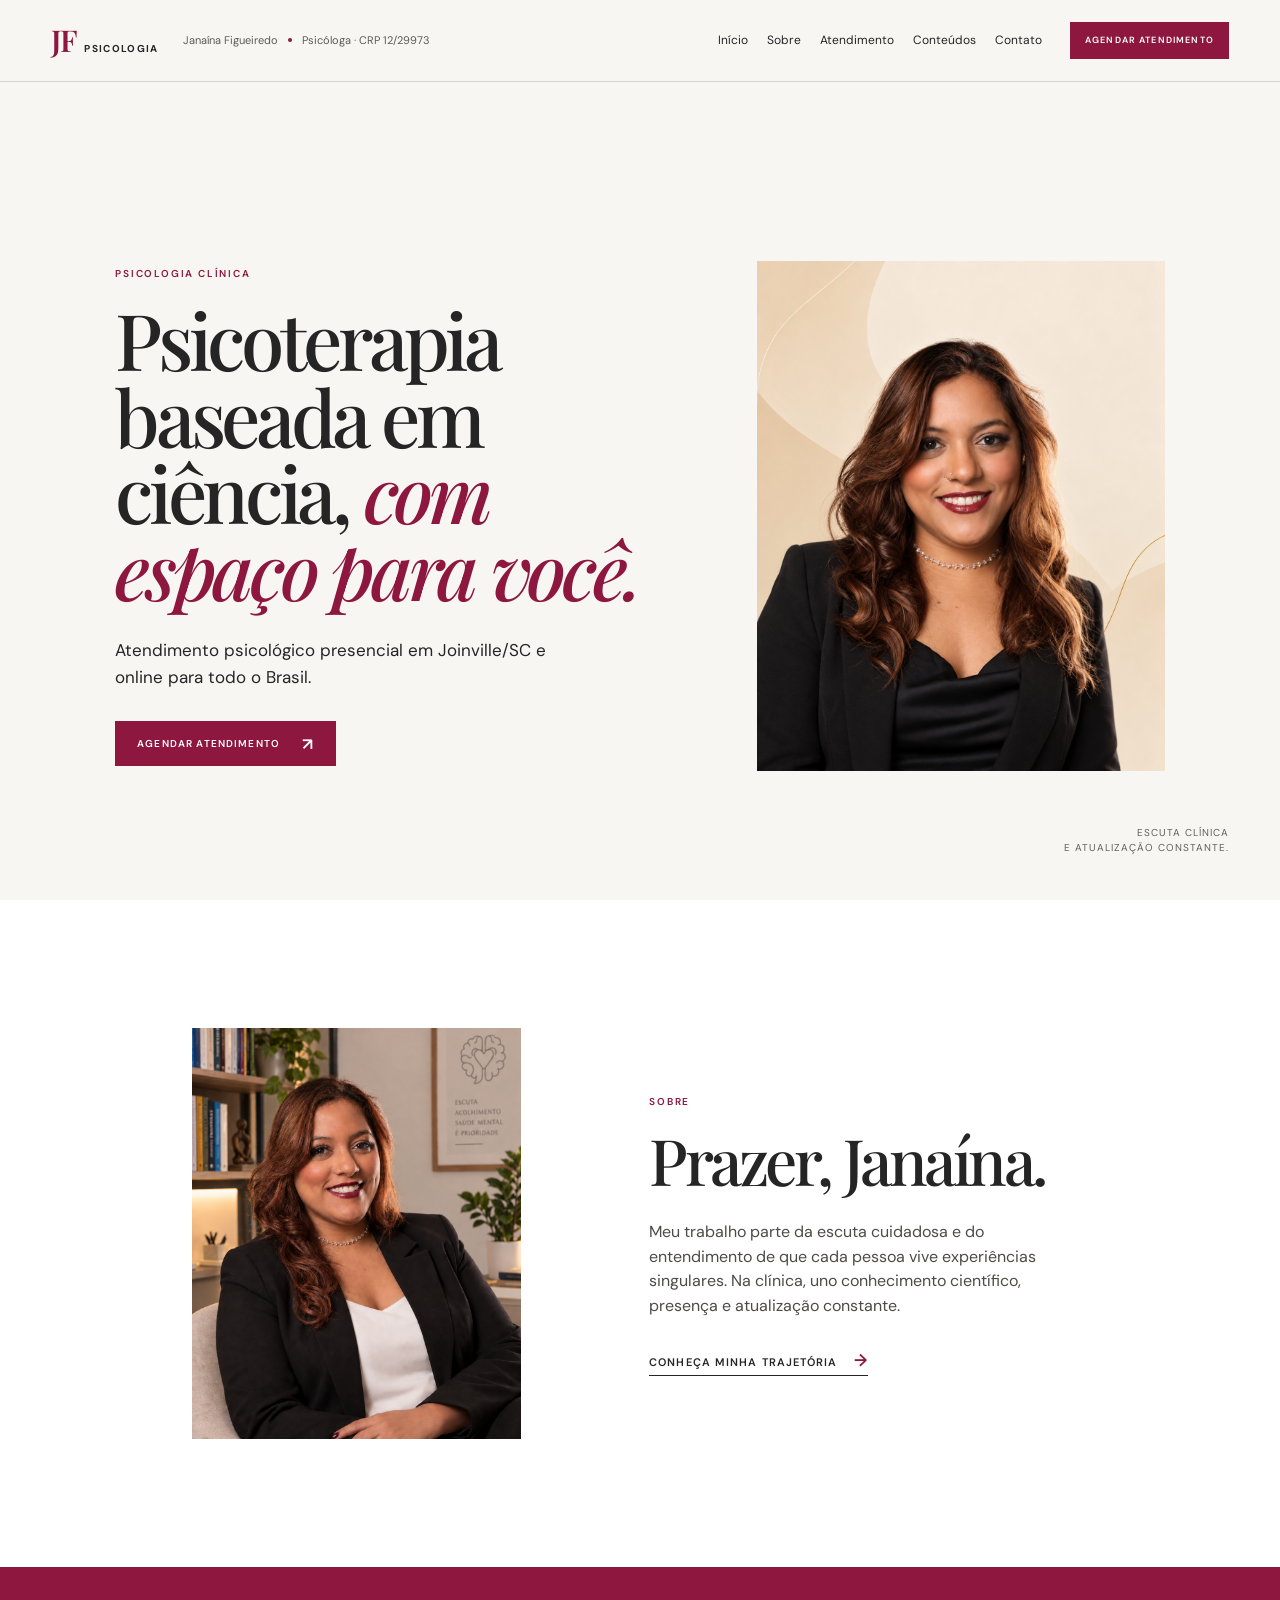
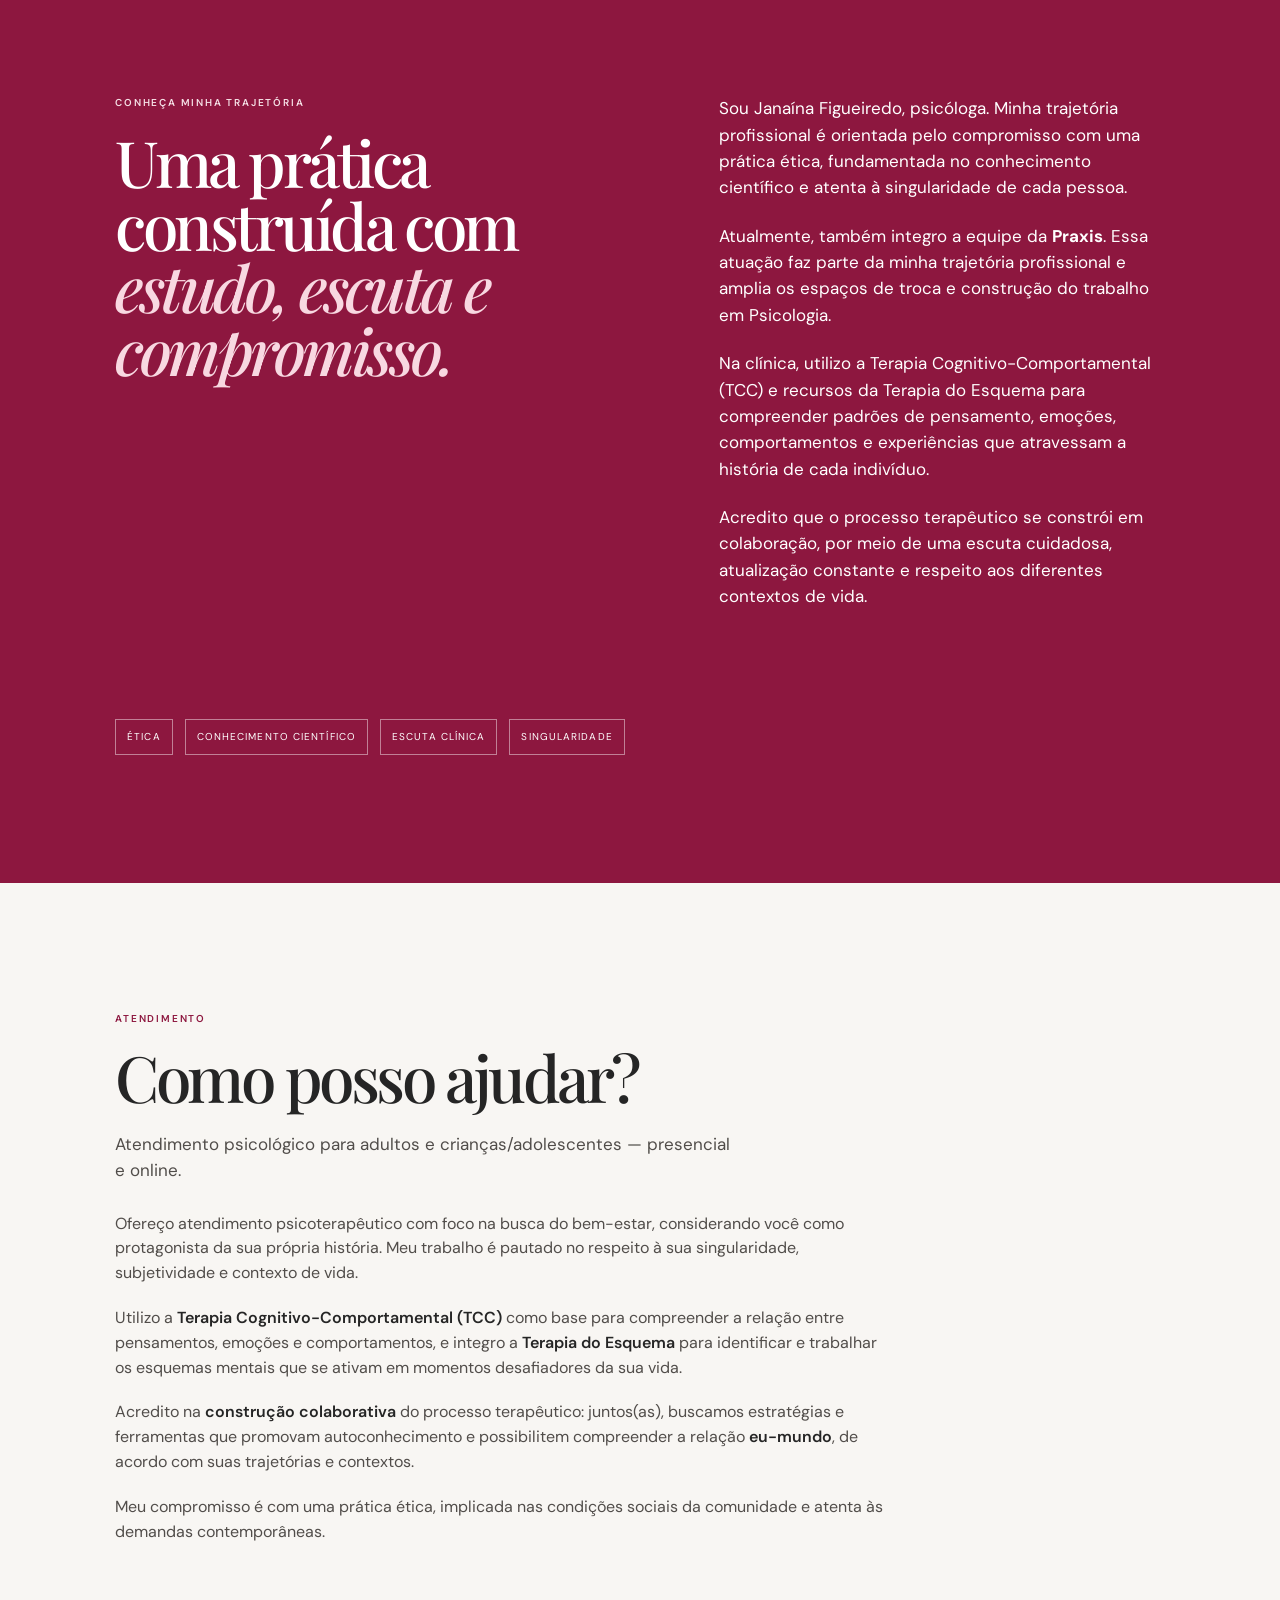
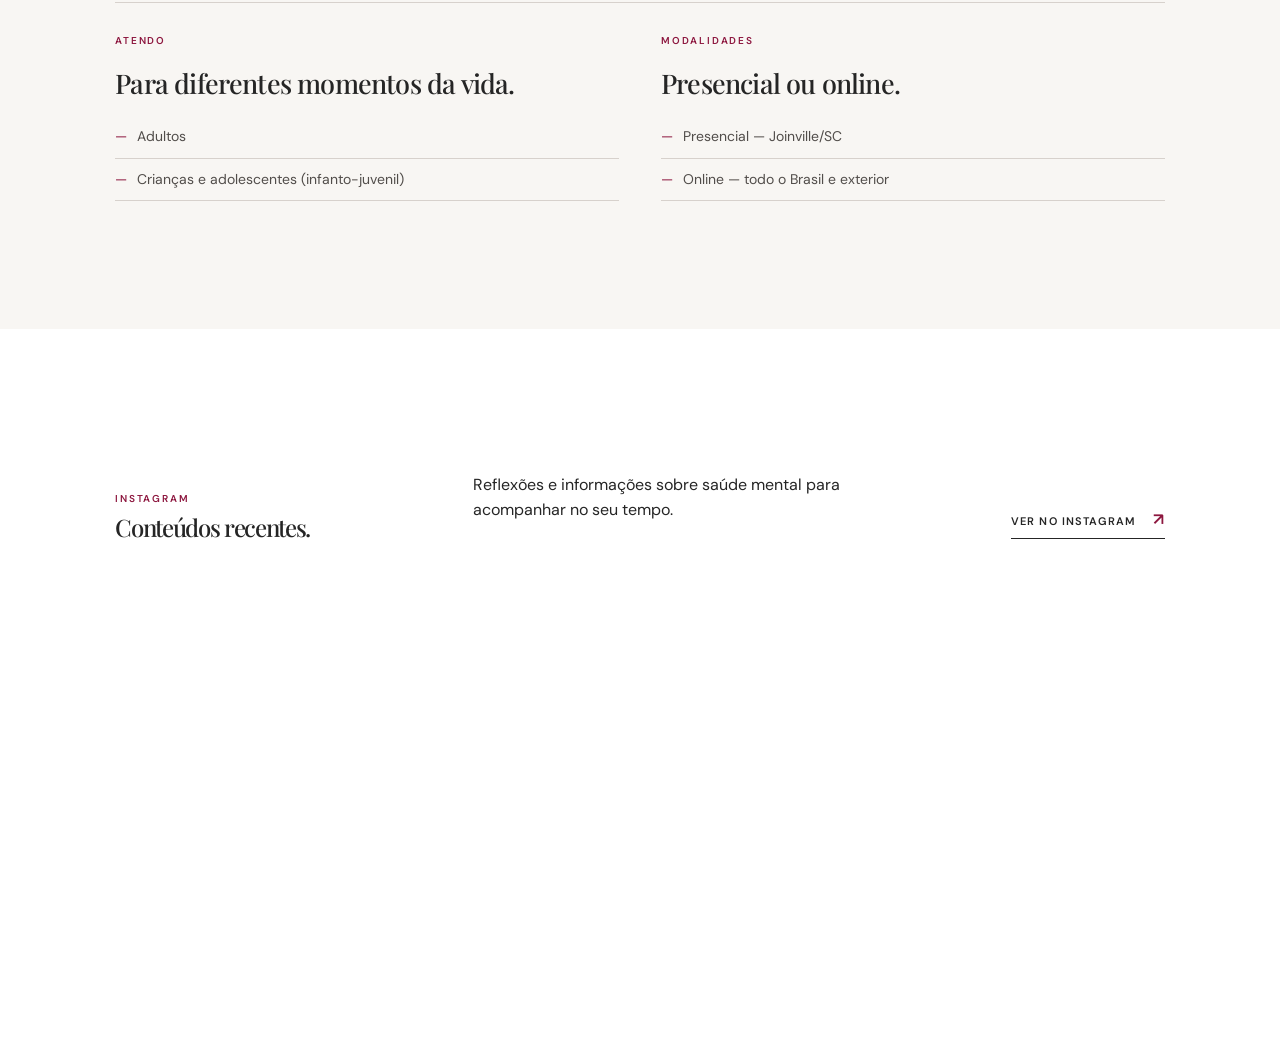
==== index.html @ 87049ff9 "Add Praxis team affiliation to professional trajectory" ====
<!doctype html><html lang="pt-BR"><head>  <meta charset="utf-8">  <meta name="viewport" content="width=device-width, initial-scale=1">  <meta name="description" content="Janaína Figueiredo — Psicóloga, CRP 12/29973. Atendimento presencial em Joinville/SC e online para todo o Brasil.">  <title>JF Psicologia | Janaína Figueiredo</title>  <link rel="preconnect" href="https://fonts.googleapis.com">  <link rel="preconnect" href="https://fonts.gstatic.com" crossorigin>  <link href="https://fonts.googleapis.com/css2?family=DM+Sans:wght@400;500;600&family=Playfair+Display:opsz,wght@5..1200,500;5..1200,600&display=swap" rel="stylesheet">  <link rel="stylesheet" href="styles.css"></head><body>  <header class="site-header">    <a class="brand" href="#inicio" aria-label="JF Psicologia — início"><span>JF</span><b>Psicologia</b></a>    <p class="credential">Janaína Figueiredo <i></i> Psicóloga · CRP 12/29973</p>    <nav aria-label="Navegação principal"><a href="#inicio">Início</a><a href="#sobre">Sobre</a><a href="#atendimento">Atendimento</a><a href="#conteudos">Conteúdos</a><a href="#contato">Contato</a></nav>    <a class="button button-small" href="https://whatsa.me/5547992340466/?t=Ol%C3%A1,%20gostaria%20de%20saber%20mais%20informa%C3%A7%C3%B5es%20sobre%20os%20atendimentos." target="_blank" rel="noopener noreferrer">Agendar atendimento</a>  </header>  <main>    <section class="hero" id="inicio">      <div class="hero-copy">        <p class="eyebrow">Psicologia clínica</p>        <h1>Psicoterapia baseada em ciência, <em>com espaço para você.</em></h1>        <p class="lead">Atendimento psicológico presencial em Joinville/SC e online para todo o Brasil.</p>        <a class="button" href="https://whatsa.me/5547992340466/?t=Ol%C3%A1,%20gostaria%20de%20saber%20mais%20informa%C3%A7%C3%B5es%20sobre%20os%20atendimentos." target="_blank" rel="noopener noreferrer">Agendar atendimento <span>↗</span></a>      </div>      <div class="portrait portrait-hero"><img src="./foto%20janaina%20profissional.png?v=20260928" alt="Janaína Figueiredo, psicóloga"></div>      <aside class="hero-note">Escuta clínica<br>e atualização constante.</aside>    </section>    <section class="intro" id="sobre">      <div class="portrait portrait-about"><img src="./ae463d6f-d1f9-4eb5-91f7-fd9443cedf74.png?v=20260928-4" alt="Janaína Figueiredo, psicóloga"></div>      <div class="intro-copy"><p class="eyebrow">Sobre</p><h2>Prazer, Janaína.</h2><p>Meu trabalho parte da escuta cuidadosa e do entendimento de que cada pessoa vive experiências singulares. Na clínica, uno conhecimento científico, presença e atualização constante.</p><a class="text-link" href="#pesquisa">Conheça minha trajetória <span>→</span></a></div>    </section>    <section class="science" id="pesquisa" aria-labelledby="trajetoria-titulo">
      <div>
        <p class="eyebrow">Conheça minha trajetória</p>
        <h2 id="trajetoria-titulo">Uma prática construída com <em>estudo, escuta e compromisso.</em></h2>
      </div>
      <div>
        <p class="science-text">Sou Janaína Figueiredo, psicóloga. Minha trajetória profissional é orientada pelo compromisso com uma prática ética, fundamentada no conhecimento científico e atenta à singularidade de cada pessoa.</p>
        <p class="science-text">Atualmente, também integro a equipe da <a href="https://praxis.com.br" target="_blank" rel="noopener noreferrer"><strong>Praxis</strong></a>. Essa atuação faz parte da minha trajetória profissional e amplia os espaços de troca e construção do trabalho em Psicologia.</p>
        <p class="science-text">Na clínica, utilizo a Terapia Cognitivo-Comportamental (TCC) e recursos da Terapia do Esquema para compreender padrões de pensamento, emoções, comportamentos e experiências que atravessam a história de cada indivíduo.</p>
        <p class="science-text">Acredito que o processo terapêutico se constrói em colaboração, por meio de uma escuta cuidadosa, atualização constante e respeito aos diferentes contextos de vida.</p>
      </div>
      <div class="pillars"><span>Ética</span><span>Conhecimento científico</span><span>Escuta clínica</span><span>Singularidade</span></div>
    </section>
    <section class="care" id="atendimento">      <div class="section-heading"><p class="eyebrow">Atendimento</p><h2>Como posso ajudar?</h2><p class="care-subtitle">Atendimento psicológico para adultos e crianças/adolescentes — presencial e online.</p></div>      <div class="care-copy"><p>Ofereço atendimento psicoterapêutico com foco na busca do bem-estar, considerando você como protagonista da sua própria história. Meu trabalho é pautado no respeito à sua singularidade, subjetividade e contexto de vida.</p><p>Utilizo a <strong>Terapia Cognitivo-Comportamental (TCC)</strong> como base para compreender a relação entre pensamentos, emoções e comportamentos, e integro a <strong>Terapia do Esquema</strong> para identificar e trabalhar os esquemas mentais que se ativam em momentos desafiadores da sua vida.</p><p>Acredito na <strong>construção colaborativa</strong> do processo terapêutico: juntos(as), buscamos estratégias e ferramentas que promovam autoconhecimento e possibilitem compreender a relação <strong>eu-mundo</strong>, de acordo com suas trajetórias e contextos.</p><p>Meu compromisso é com uma prática ética, implicada nas condições sociais da comunidade e atenta às demandas contemporâneas.</p></div>      <div class="care-options"><div><p class="eyebrow">Atendo</p><h3>Para diferentes momentos da vida.</h3><ul><li>Adultos</li><li>Crianças e adolescentes (infanto-juvenil)</li></ul></div><div><p class="eyebrow">Modalidades</p><h3>Presencial ou online.</h3><ul><li>Presencial — Joinville/SC</li><li>Online — todo o Brasil e exterior</li></ul></div></div>    </section>    <section class="content" id="conteudos">      <div class="content-title"><div><p class="eyebrow">Instagram</p><h2>Conteúdos recentes.</h2></div><p>Reflexões e informações sobre saúde mental para acompanhar no seu tempo.</p><a class="text-link" href="https://www.instagram.com/psijanafigueiredo/" target="_blank" rel="noopener noreferrer">Ver no Instagram <span>↗</span></a></div>      <div class="instagram-posts">        <iframe class="instagram-post" src="https://www.instagram.com/p/Dc4dyXZEVp4/embed/" title="Post recente de @psijanafigueiredo no Instagram" loading="lazy"></iframe>        <iframe class="instagram-post" src="https://www.instagram.com/p/DaDsXPhxpjE/embed/" title="Post recente de @psijanafigueiredo no Instagram" loading="lazy"></iframe>        <iframe class="instagram-post" src="https://www.instagram.com/p/DXklyf0jYg-/embed/" title="Post recente de @psijanafigueiredo no Instagram" loading="lazy"></iframe>      </div>    </section>  </main></body></html>

<script>
(() => {
  const section = document.querySelector('#atendimento');
  section.querySelectorAll('.care-copy, .care-options').forEach((element) => element.remove());
  section.insertAdjacentHTML('beforeend', '<div class="care-cards"><a class="care-card" href="atendimento.html#adultos"><p class="eyebrow">Atendimento</p><h3>Psicoterapia para adultos</h3><p>Um espaço de escuta e cuidado para as diferentes etapas da vida.</p><span>Saiba mais →</span></a><a class="care-card" href="atendimento.html#infantojuvenil"><p class="eyebrow">Atendimento</p><h3>Psicoterapia para crianças e adolescentes</h3><p>Atenção às necessidades de crianças, adolescentes e suas famílias.</p><span>Saiba mais →</span></a></div>');
})();
</script>

<script>
(() => {
  const section = document.querySelector('#atendimento');
  section.querySelector('.care-cards')?.remove();
  section.insertAdjacentHTML('beforeend', '<div class="care-copy"><p>Ofereço atendimento psicoterapêutico com foco na busca do bem-estar, considerando você como protagonista da sua própria história. Meu trabalho é pautado no respeito à sua singularidade, subjetividade e contexto de vida.</p><p>Utilizo a <strong>Terapia Cognitivo-Comportamental (TCC)</strong> como base para compreender a relação entre pensamentos, emoções e comportamentos, e integro a <strong>Terapia do Esquema</strong> para identificar e trabalhar os esquemas mentais que se ativam em momentos desafiadores da sua vida.</p><p>Acredito na <strong>construção colaborativa</strong> do processo terapêutico: juntos(as), buscamos estratégias e ferramentas que promovam autoconhecimento e possibilitem compreender a relação <strong>eu-mundo</strong>, de acordo com suas trajetórias e contextos.</p><p>Meu compromisso é com uma prática ética, implicada nas condições sociais da comunidade e atenta às demandas contemporâneas.</p></div><div class="care-options"><div><p class="eyebrow">Atendo</p><h3>Para diferentes momentos da vida.</h3><ul><li>Adultos</li><li>Crianças e adolescentes (infanto-juvenil)</li></ul></div><div><p class="eyebrow">Modalidades</p><h3>Presencial ou online.</h3><ul><li>Presencial — Joinville/SC</li><li>Online — todo o Brasil e exterior</li></ul></div></div>');
})();
</script>
---- styles.css ----
:root{--paper:#f8f6f3;--ink:#252525;--wine:#8d173f;--blush:#f3e5e8;--line:#d7d1cc}*{box-sizing:border-box}html{scroll-behavior:smooth}body{margin:0;background:var(--paper);color:var(--ink);font:16px/1.55 'DM Sans',Arial,sans-serif}a{color:inherit;text-decoration:none}.site-header{height:82px;padding:0 clamp(24px,4vw,72px);display:flex;align-items:center;gap:24px;border-bottom:1px solid var(--line);position:sticky;z-index:10;top:0;background:rgba(248,246,243,.94);backdrop-filter:blur(8px)}.brand{display:flex;align-items:baseline;gap:8px;white-space:nowrap}.brand span{font:600 30px/1 'Playfair Display',serif;letter-spacing:-2px;color:var(--wine)}.brand b{text-transform:uppercase;font-size:10px;letter-spacing:1.35px}.credential{font-size:11px;color:#5d5a58;margin:0;white-space:nowrap}.credential i{display:inline-block;width:4px;height:4px;border-radius:50%;background:var(--wine);margin:0 7px 2px}nav{display:flex;gap:19px;margin-left:auto;font-size:12px}nav a{transition:color .2s}nav a:hover,.text-link:hover{color:var(--wine)}.button{display:inline-flex;gap:22px;align-items:center;padding:14px 21px;background:var(--wine);border:1px solid var(--wine);color:#fff;text-transform:uppercase;font-size:10px;letter-spacing:1.15px;font-weight:600;transition:.2s}.button:hover{background:#6e0f30;border-color:#6e0f30}.button span{font-size:17px;line-height:10px}.button-small{padding:11px 14px;font-size:9px;gap:0;margin-left:4px}.hero{min-height:calc(100vh - 82px);padding:clamp(58px,10vw,142px) clamp(24px,9vw,156px) 78px;display:grid;grid-template-columns:1.15fr .85fr;gap:7vw;position:relative;align-items:center}.hero-copy{max-width:740px}.eyebrow{text-transform:uppercase;letter-spacing:1.8px;font-size:10px;font-weight:600;color:var(--wine);margin:0 0 20px}h1,h2{font-family:'Playfair Display',Georgia,serif;font-weight:500;letter-spacing:-.055em;line-height:.98;margin:0}h1{font-size:clamp(48px,6.1vw,88px)}h1 em,h2 em{font-style:italic;color:var(--wine)}.lead{font-size:17px;max-width:480px;margin:30px 0 31px}.portrait{background:var(--blush);position:relative;overflow:hidden}.portrait::before,.portrait::after{content:"";position:absolute;z-index:1;pointer-events:none;border-radius:50%;border:1px solid rgba(141,23,63,.2)}.portrait::before{width:110%;height:70%;left:-45%;bottom:-33%}.portrait::after{width:50%;height:60%;right:-11%;top:-15%}.portrait img{position:absolute;inset:0;width:100%;height:100%;z-index:2;display:block;object-fit:cover;object-position:center top}.portrait-hero{aspect-ratio:4/5;max-height:570px}.portrait-note{position:absolute;inset:0;z-index:1;display:grid;place-content:center;text-align:center;color:var(--wine)}.portrait-note span{font:600 clamp(64px,8vw,112px)/1 'Playfair Display',serif;letter-spacing:-8px}.portrait-note p{text-transform:uppercase;letter-spacing:1px;font-size:9px;margin:13px}.hero-note{position:absolute;right:clamp(24px,4vw,72px);bottom:45px;font-size:10px;line-height:1.5;text-transform:uppercase;letter-spacing:1px;text-align:right;color:#635e5b}.intro{padding:clamp(72px,10vw,145px) clamp(24px,15vw,242px);display:grid;grid-template-columns:.75fr 1fr;gap:clamp(50px,10vw,150px);align-items:center;background:#fff}.portrait-about{aspect-ratio:4/5}.intro-copy{max-width:480px}.intro h2,.section-heading h2,.contact h2{font-size:clamp(42px,5vw,70px)}.intro-copy>p:not(.eyebrow){margin:28px 0;color:#4d4a48}.text-link{font-size:11px;text-transform:uppercase;letter-spacing:1.1px;font-weight:600;border-bottom:1px solid var(--ink);padding-bottom:6px}.text-link span{margin-left:12px;color:var(--wine);font-size:17px}.care{padding:clamp(75px,10vw,150px) clamp(24px,9vw,156px)}.section-heading{max-width:620px}.care-list{margin-top:65px;border-top:1px solid var(--ink)}.care-list article{display:grid;grid-template-columns:60px minmax(180px,.7fr) 1.5fr;gap:30px;align-items:baseline;padding:27px 0;border-bottom:1px solid var(--line)}.care-list span{font-size:11px;color:var(--wine)}h3{font:500 26px/1.08 'Playfair Display',serif;letter-spacing:-.03em;margin:0}.care-list p{margin:0;max-width:480px;font-size:14px;color:#5a5653}.science{padding:clamp(75px,10vw,150px) clamp(24px,9vw,156px);background:var(--wine);color:#fff;display:grid;grid-template-columns:1.1fr .9fr;gap:60px}.science .eyebrow{color:#f5dfe5}.science h2{font-size:clamp(45px,5vw,73px)}.science h2 em{color:#f8d8e1}.science-text{font-size:17px;margin:0 0 22px;max-width:480px}.pillars{grid-column:1/-1;display:flex;gap:12px;padding-top:28px}.pillars span{text-transform:uppercase;letter-spacing:1.1px;font-size:10px;padding:9px 11px;border:1px solid rgba(255,255,255,.45)}.research{grid-column:1/-1;margin-top:8px;border-top:1px solid rgba(255,255,255,.35);padding-top:30px;display:grid;grid-template-columns:.7fr 1fr 1fr;gap:30px;font-size:13px}.research .eyebrow{margin:0}.research p{margin:0}.content{padding:clamp(75px,10vw,150px) clamp(24px,9vw,156px);background:#fff}.content-title{max-width:none;display:grid;grid-template-columns:1fr 1.3fr .7fr;gap:25px;align-items:end}.content-title .eyebrow{margin-bottom:9px}.content-title .text-link{justify-self:end}.articles{display:grid;grid-template-columns:repeat(3,1fr);gap:1px;background:var(--line);border:1px solid var(--line);margin-top:56px}.article{padding:30px;min-height:300px;background:var(--paper);display:flex;flex-direction:column;transition:background .2s}.article:hover{background:var(--blush)}.article p{font-size:10px;text-transform:uppercase;letter-spacing:1.2px;color:var(--wine);margin:0 0 auto}.article h3{font-size:29px;margin:45px 0 26px}.article span{font-size:11px;color:#625d59}.article.featured{background:var(--blush)}.contact{padding:clamp(75px,11vw,160px) clamp(24px,20vw,315px);text-align:center;background:var(--ink);color:#fff}.contact .eyebrow{color:#dda7b8}.contact h2{font-size:clamp(52px,7vw,90px)}.contact>p:not(.eyebrow){max-width:490px;margin:25px auto 32px;color:#dedbd8}.button-light{background:#fff;border-color:#fff;color:var(--wine)}.button-light:hover{background:var(--blush);border-color:var(--blush)}.contact-links{margin-top:62px;display:flex;justify-content:center;gap:35px;text-transform:uppercase;letter-spacing:1.3px;font-size:10px}.contact-links a{border-bottom:1px solid #888;padding-bottom:5px}footer{padding:35px clamp(24px,9vw,156px);display:grid;grid-template-columns:1.4fr 1.7fr 1fr;gap:30px;align-items:center;font-size:10px;color:#5c5856}footer p{margin:0}@media(max-width:950px){.credential{display:none}nav{gap:12px}.site-header{gap:16px}.button-small{display:none}.content-title{grid-template-columns:1fr}.content-title .text-link{justify-self:start}.research{grid-template-columns:1fr}.research .eyebrow{margin-bottom:5px}}@media(max-width:680px){.site-header{height:64px;padding:0 20px}.brand span{font-size:27px}nav{display:none}.hero{min-height:auto;padding:72px 24px 62px;grid-template-columns:1fr;gap:42px}.hero-note{display:none}.portrait-hero{max-height:none;width:85%;justify-self:end}.lead{font-size:15px}.intro{padding:72px 24px;grid-template-columns:1fr;gap:40px}.portrait-about{width:75%}.care,.science,.content{padding:72px 24px}.care-list{margin-top:42px}.care-list article{grid-template-columns:35px 1fr;gap:12px;padding:22px 0}.care-list p{grid-column:2}.science{grid-template-columns:1fr;gap:35px}.pillars{grid-column:auto;flex-wrap:wrap;padding-top:3px}.research{grid-column:auto;margin-top:0}.articles{grid-template-columns:1fr;margin-top:40px}.article{min-height:230px}.article h3{margin-top:30px}.contact{padding:75px 24px}.contact-links{gap:20px}footer{padding:30px 24px;grid-template-columns:1fr;gap:18px}.credential{display:none}}
.instagram-posts{display:flex;gap:28px;margin-top:48px;overflow-x:auto;padding:0 0 14px;scroll-snap-type:x mandatory}.instagram-post{flex:0 0 360px;width:360px;height:330px;border:0;background:#fff;scroll-snap-align:start}@media(max-width:680px){.instagram-post{flex-basis:300px;width:300px;height:300px}}

.care-subtitle{margin:22px 0 0;max-width:620px;font-size:17px;color:#514d4a}.care-copy{max-width:780px;margin-top:48px;color:#514d4a}.care-copy p{margin:0 0 20px}.care-copy strong{color:var(--ink);font-weight:600}.care-options{display:grid;grid-template-columns:repeat(2,minmax(0,1fr));gap:42px;margin-top:58px;padding-top:30px;border-top:1px solid var(--line)}.care-options h3{font-size:27px;margin:0 0 18px}.care-options ul{list-style:none;padding:0;margin:0}.care-options li{padding:10px 0;border-bottom:1px solid var(--line);font-size:14px;color:#514d4a}.care-options li::before{content:"—";color:var(--wine);margin-right:10px}@media(max-width:680px){.care-subtitle{font-size:15px}.care-copy{margin-top:36px}.care-options{grid-template-columns:1fr;gap:34px;margin-top:40px}}

/* Ajuste de espaçamento da seção de atendimento */
.care-copy{margin-top:28px}
@media(max-width:680px){.care-copy{margin-top:24px}}

/* Caixas de atendimento */
.care-cards{display:grid;grid-template-columns:repeat(2,minmax(0,1fr));gap:22px;margin-top:44px;max-width:900px}
.care-card{min-height:255px;padding:32px;background:#fff;border:1px solid var(--line);display:flex;flex-direction:column;transition:background .2s,border-color .2s}
.care-card:hover{background:var(--blush);border-color:var(--wine)}
.care-card h3{font-size:30px;margin:4px 0 20px}
.care-card p:not(.eyebrow){margin:0;color:#514d4a;max-width:330px}
.care-card span{margin-top:auto;padding-top:25px;color:var(--wine);font-size:11px;text-transform:uppercase;letter-spacing:1.1px;font-weight:600}
@media(max-width:680px){.care-cards{grid-template-columns:1fr;margin-top:32px}.care-card{min-height:220px;padding:28px}.care-card h3{font-size:27px}}
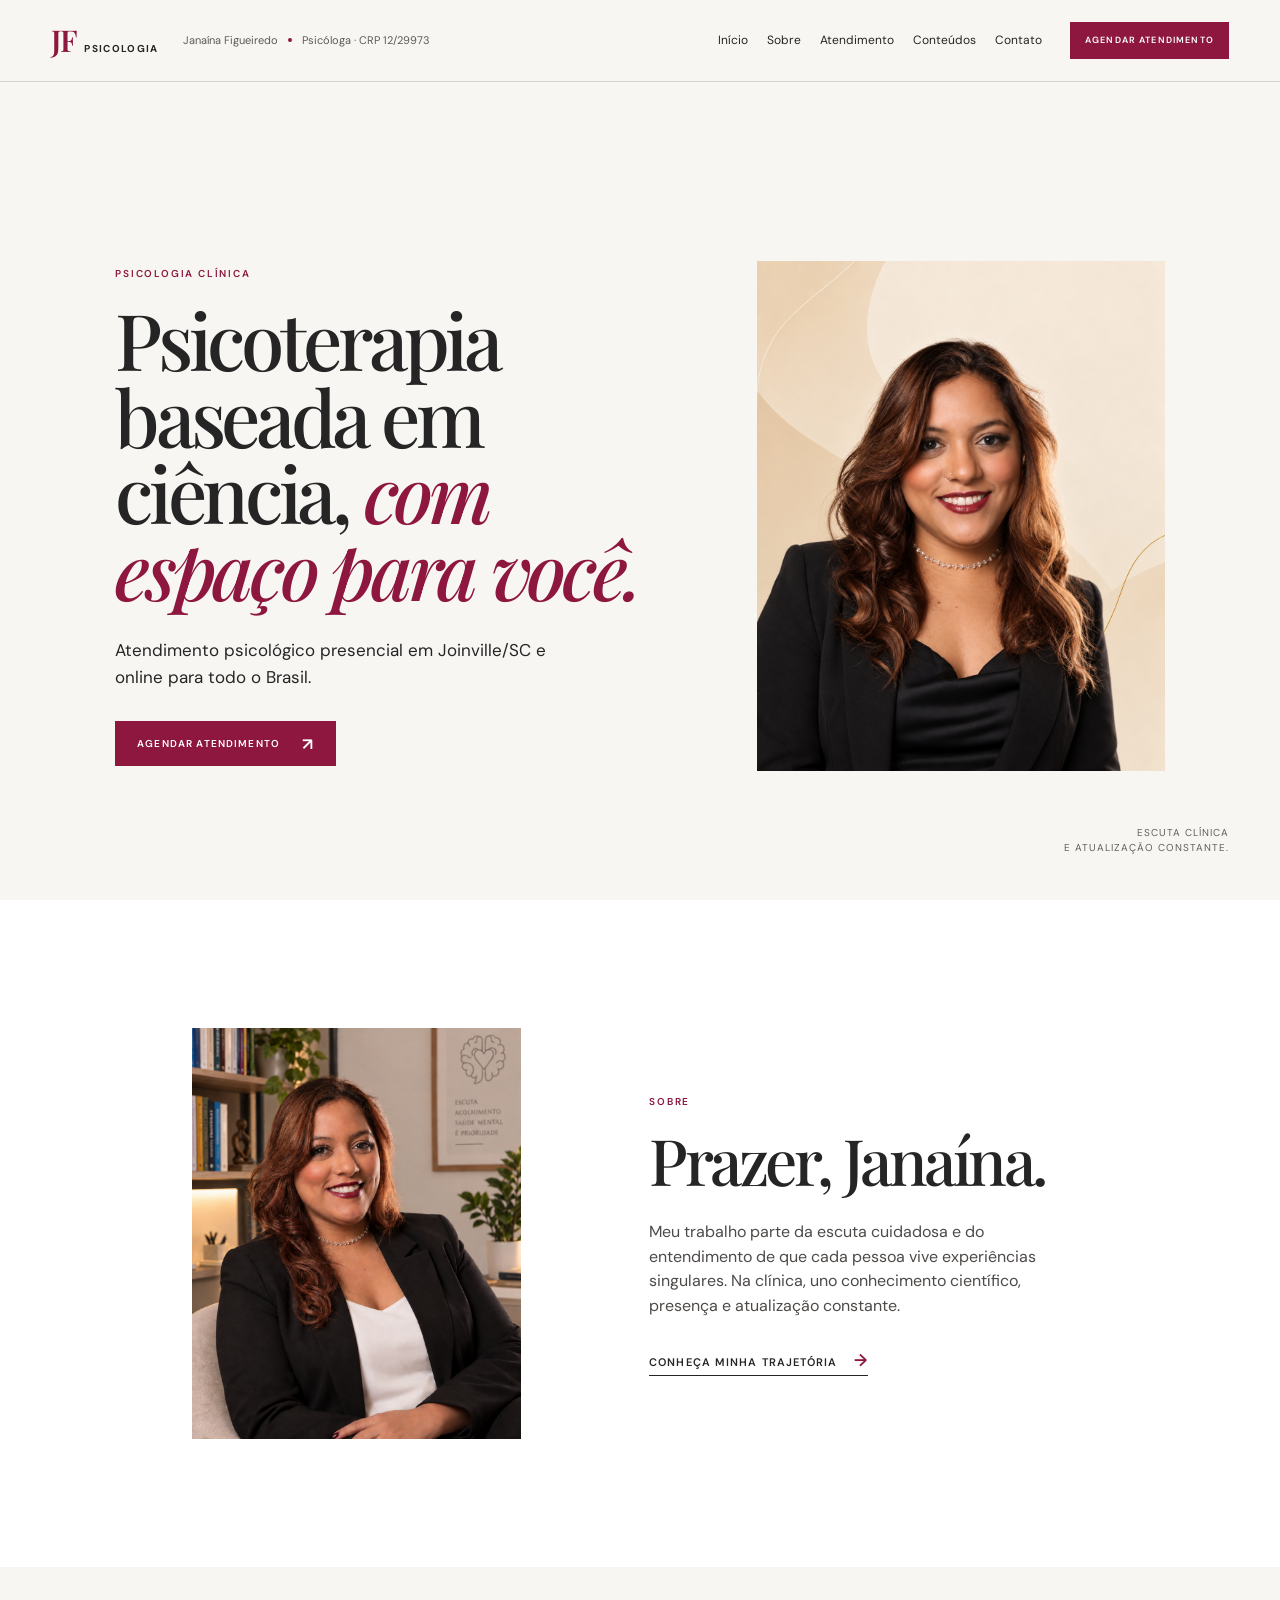
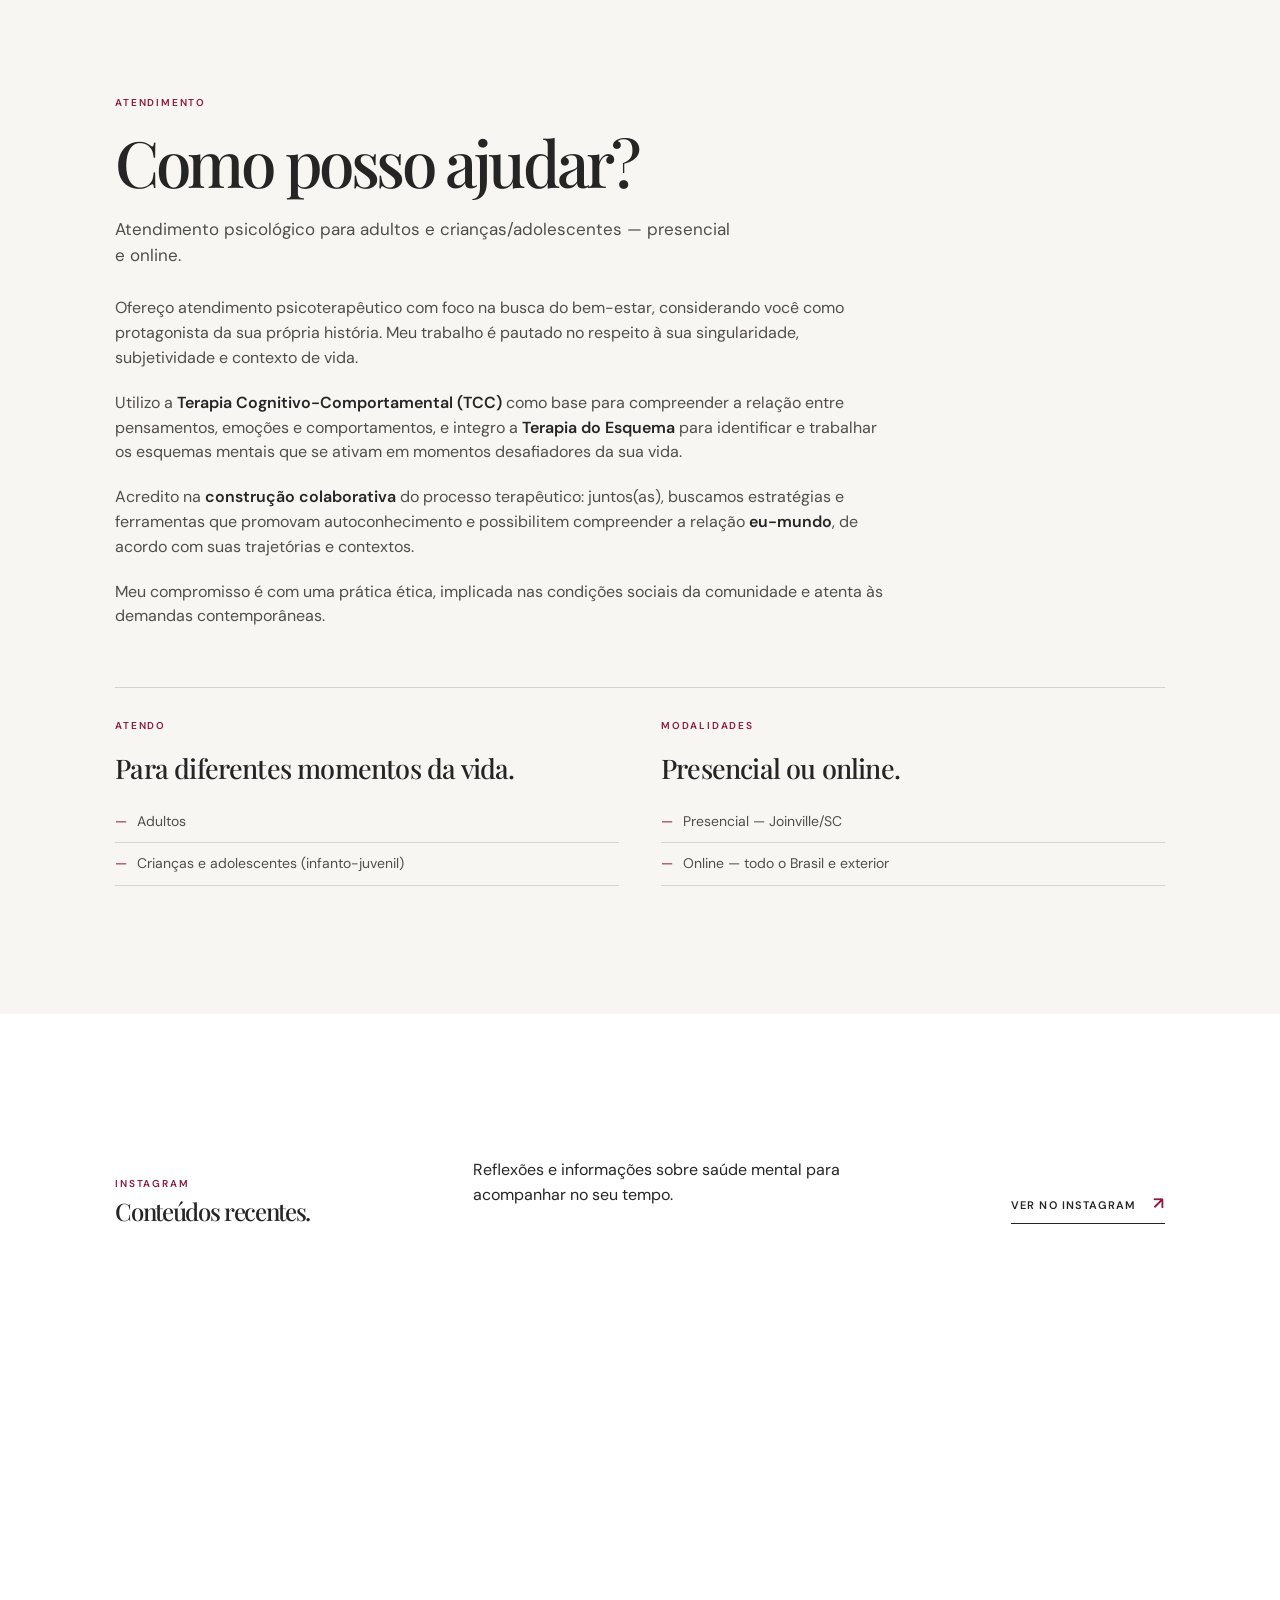
==== commit 1cfc0696: "Remover seção de trajetória da página inicial e manter apenas o link" ====
--- a/index.html
+++ b/index.html
@@ -1,17 +1,4 @@
-<!doctype html><html lang="pt-BR"><head>  <meta charset="utf-8">  <meta name="viewport" content="width=device-width, initial-scale=1">  <meta name="description" content="Janaína Figueiredo — Psicóloga, CRP 12/29973. Atendimento presencial em Joinville/SC e online para todo o Brasil.">  <title>JF Psicologia | Janaína Figueiredo</title>  <link rel="preconnect" href="https://fonts.googleapis.com">  <link rel="preconnect" href="https://fonts.gstatic.com" crossorigin>  <link href="https://fonts.googleapis.com/css2?family=DM+Sans:wght@400;500;600&family=Playfair+Display:opsz,wght@5..1200,500;5..1200,600&display=swap" rel="stylesheet">  <link rel="stylesheet" href="styles.css"></head><body>  <header class="site-header">    <a class="brand" href="#inicio" aria-label="JF Psicologia — início"><span>JF</span><b>Psicologia</b></a>    <p class="credential">Janaína Figueiredo <i></i> Psicóloga · CRP 12/29973</p>    <nav aria-label="Navegação principal"><a href="#inicio">Início</a><a href="#sobre">Sobre</a><a href="#atendimento">Atendimento</a><a href="#conteudos">Conteúdos</a><a href="#contato">Contato</a></nav>    <a class="button button-small" href="https://whatsa.me/5547992340466/?t=Ol%C3%A1,%20gostaria%20de%20saber%20mais%20informa%C3%A7%C3%B5es%20sobre%20os%20atendimentos." target="_blank" rel="noopener noreferrer">Agendar atendimento</a>  </header>  <main>    <section class="hero" id="inicio">      <div class="hero-copy">        <p class="eyebrow">Psicologia clínica</p>        <h1>Psicoterapia baseada em ciência, <em>com espaço para você.</em></h1>        <p class="lead">Atendimento psicológico presencial em Joinville/SC e online para todo o Brasil.</p>        <a class="button" href="https://whatsa.me/5547992340466/?t=Ol%C3%A1,%20gostaria%20de%20saber%20mais%20informa%C3%A7%C3%B5es%20sobre%20os%20atendimentos." target="_blank" rel="noopener noreferrer">Agendar atendimento <span>↗</span></a>      </div>      <div class="portrait portrait-hero"><img src="./foto%20janaina%20profissional.png?v=20260928" alt="Janaína Figueiredo, psicóloga"></div>      <aside class="hero-note">Escuta clínica<br>e atualização constante.</aside>    </section>    <section class="intro" id="sobre">      <div class="portrait portrait-about"><img src="./ae463d6f-d1f9-4eb5-91f7-fd9443cedf74.png?v=20260928-4" alt="Janaína Figueiredo, psicóloga"></div>      <div class="intro-copy"><p class="eyebrow">Sobre</p><h2>Prazer, Janaína.</h2><p>Meu trabalho parte da escuta cuidadosa e do entendimento de que cada pessoa vive experiências singulares. Na clínica, uno conhecimento científico, presença e atualização constante.</p><a class="text-link" href="#pesquisa">Conheça minha trajetória <span>→</span></a></div>    </section>    <section class="science" id="pesquisa" aria-labelledby="trajetoria-titulo">
-      <div>
-        <p class="eyebrow">Conheça minha trajetória</p>
-        <h2 id="trajetoria-titulo">Uma prática construída com <em>estudo, escuta e compromisso.</em></h2>
-      </div>
-      <div>
-        <p class="science-text">Sou Janaína Figueiredo, psicóloga. Minha trajetória profissional é orientada pelo compromisso com uma prática ética, fundamentada no conhecimento científico e atenta à singularidade de cada pessoa.</p>
-        <p class="science-text">Atualmente, também integro a equipe da <a href="https://praxis.com.br" target="_blank" rel="noopener noreferrer"><strong>Praxis</strong></a>. Essa atuação faz parte da minha trajetória profissional e amplia os espaços de troca e construção do trabalho em Psicologia.</p>
-        <p class="science-text">Na clínica, utilizo a Terapia Cognitivo-Comportamental (TCC) e recursos da Terapia do Esquema para compreender padrões de pensamento, emoções, comportamentos e experiências que atravessam a história de cada indivíduo.</p>
-        <p class="science-text">Acredito que o processo terapêutico se constrói em colaboração, por meio de uma escuta cuidadosa, atualização constante e respeito aos diferentes contextos de vida.</p>
-      </div>
-      <div class="pillars"><span>Ética</span><span>Conhecimento científico</span><span>Escuta clínica</span><span>Singularidade</span></div>
-    </section>
-    <section class="care" id="atendimento">      <div class="section-heading"><p class="eyebrow">Atendimento</p><h2>Como posso ajudar?</h2><p class="care-subtitle">Atendimento psicológico para adultos e crianças/adolescentes — presencial e online.</p></div>      <div class="care-copy"><p>Ofereço atendimento psicoterapêutico com foco na busca do bem-estar, considerando você como protagonista da sua própria história. Meu trabalho é pautado no respeito à sua singularidade, subjetividade e contexto de vida.</p><p>Utilizo a <strong>Terapia Cognitivo-Comportamental (TCC)</strong> como base para compreender a relação entre pensamentos, emoções e comportamentos, e integro a <strong>Terapia do Esquema</strong> para identificar e trabalhar os esquemas mentais que se ativam em momentos desafiadores da sua vida.</p><p>Acredito na <strong>construção colaborativa</strong> do processo terapêutico: juntos(as), buscamos estratégias e ferramentas que promovam autoconhecimento e possibilitem compreender a relação <strong>eu-mundo</strong>, de acordo com suas trajetórias e contextos.</p><p>Meu compromisso é com uma prática ética, implicada nas condições sociais da comunidade e atenta às demandas contemporâneas.</p></div>      <div class="care-options"><div><p class="eyebrow">Atendo</p><h3>Para diferentes momentos da vida.</h3><ul><li>Adultos</li><li>Crianças e adolescentes (infanto-juvenil)</li></ul></div><div><p class="eyebrow">Modalidades</p><h3>Presencial ou online.</h3><ul><li>Presencial — Joinville/SC</li><li>Online — todo o Brasil e exterior</li></ul></div></div>    </section>    <section class="content" id="conteudos">      <div class="content-title"><div><p class="eyebrow">Instagram</p><h2>Conteúdos recentes.</h2></div><p>Reflexões e informações sobre saúde mental para acompanhar no seu tempo.</p><a class="text-link" href="https://www.instagram.com/psijanafigueiredo/" target="_blank" rel="noopener noreferrer">Ver no Instagram <span>↗</span></a></div>      <div class="instagram-posts">        <iframe class="instagram-post" src="https://www.instagram.com/p/Dc4dyXZEVp4/embed/" title="Post recente de @psijanafigueiredo no Instagram" loading="lazy"></iframe>        <iframe class="instagram-post" src="https://www.instagram.com/p/DaDsXPhxpjE/embed/" title="Post recente de @psijanafigueiredo no Instagram" loading="lazy"></iframe>        <iframe class="instagram-post" src="https://www.instagram.com/p/DXklyf0jYg-/embed/" title="Post recente de @psijanafigueiredo no Instagram" loading="lazy"></iframe>      </div>    </section>  </main></body></html>
+<!doctype html><html lang="pt-BR"><head>  <meta charset="utf-8">  <meta name="viewport" content="width=device-width, initial-scale=1">  <meta name="description" content="Janaína Figueiredo — Psicóloga, CRP 12/29973. Atendimento presencial em Joinville/SC e online para todo o Brasil.">  <title>JF Psicologia | Janaína Figueiredo</title>  <link rel="preconnect" href="https://fonts.googleapis.com">  <link rel="preconnect" href="https://fonts.gstatic.com" crossorigin>  <link href="https://fonts.googleapis.com/css2?family=DM+Sans:wght@400;500;600&family=Playfair+Display:opsz,wght@5..1200,500;5..1200,600&display=swap" rel="stylesheet">  <link rel="stylesheet" href="styles.css"></head><body>  <header class="site-header">    <a class="brand" href="#inicio" aria-label="JF Psicologia — início"><span>JF</span><b>Psicologia</b></a>    <p class="credential">Janaína Figueiredo <i></i> Psicóloga · CRP 12/29973</p>    <nav aria-label="Navegação principal"><a href="#inicio">Início</a><a href="#sobre">Sobre</a><a href="#atendimento">Atendimento</a><a href="#conteudos">Conteúdos</a><a href="#contato">Contato</a></nav>    <a class="button button-small" href="https://whatsa.me/5547992340466/?t=Ol%C3%A1,%20gostaria%20de%20saber%20mais%20informa%C3%A7%C3%B5es%20sobre%20os%20atendimentos." target="_blank" rel="noopener noreferrer">Agendar atendimento</a>  </header>  <main>    <section class="hero" id="inicio">      <div class="hero-copy">        <p class="eyebrow">Psicologia clínica</p>        <h1>Psicoterapia baseada em ciência, <em>com espaço para você.</em></h1>        <p class="lead">Atendimento psicológico presencial em Joinville/SC e online para todo o Brasil.</p>        <a class="button" href="https://whatsa.me/5547992340466/?t=Ol%C3%A1,%20gostaria%20de%20saber%20mais%20informa%C3%A7%C3%B5es%20sobre%20os%20atendimentos." target="_blank" rel="noopener noreferrer">Agendar atendimento <span>↗</span></a>      </div>      <div class="portrait portrait-hero"><img src="./foto%20janaina%20profissional.png?v=20260928" alt="Janaína Figueiredo, psicóloga"></div>      <aside class="hero-note">Escuta clínica<br>e atualização constante.</aside>    </section>    <section class="intro" id="sobre">      <div class="portrait portrait-about"><img src="./ae463d6f-d1f9-4eb5-91f7-fd9443cedf74.png?v=20260928-4" alt="Janaína Figueiredo, psicóloga"></div>      <div class="intro-copy"><p class="eyebrow">Sobre</p><h2>Prazer, Janaína.</h2><p>Meu trabalho parte da escuta cuidadosa e do entendimento de que cada pessoa vive experiências singulares. Na clínica, uno conhecimento científico, presença e atualização constante.</p><a class="text-link" href="trajetoria.html">Conheça minha trajetória <span>→</span></a></div>    </section>    <section class="care" id="atendimento">      <div class="section-heading"><p class="eyebrow">Atendimento</p><h2>Como posso ajudar?</h2><p class="care-subtitle">Atendimento psicológico para adultos e crianças/adolescentes — presencial e online.</p></div>      <div class="care-copy"><p>Ofereço atendimento psicoterapêutico com foco na busca do bem-estar, considerando você como protagonista da sua própria história. Meu trabalho é pautado no respeito à sua singularidade, subjetividade e contexto de vida.</p><p>Utilizo a <strong>Terapia Cognitivo-Comportamental (TCC)</strong> como base para compreender a relação entre pensamentos, emoções e comportamentos, e integro a <strong>Terapia do Esquema</strong> para identificar e trabalhar os esquemas mentais que se ativam em momentos desafiadores da sua vida.</p><p>Acredito na <strong>construção colaborativa</strong> do processo terapêutico: juntos(as), buscamos estratégias e ferramentas que promovam autoconhecimento e possibilitem compreender a relação <strong>eu-mundo</strong>, de acordo com suas trajetórias e contextos.</p><p>Meu compromisso é com uma prática ética, implicada nas condições sociais da comunidade e atenta às demandas contemporâneas.</p></div>      <div class="care-options"><div><p class="eyebrow">Atendo</p><h3>Para diferentes momentos da vida.</h3><ul><li>Adultos</li><li>Crianças e adolescentes (infanto-juvenil)</li></ul></div><div><p class="eyebrow">Modalidades</p><h3>Presencial ou online.</h3><ul><li>Presencial — Joinville/SC</li><li>Online — todo o Brasil e exterior</li></ul></div></div>    </section>    <section class="content" id="conteudos">      <div class="content-title"><div><p class="eyebrow">Instagram</p><h2>Conteúdos recentes.</h2></div><p>Reflexões e informações sobre saúde mental para acompanhar no seu tempo.</p><a class="text-link" href="https://www.instagram.com/psijanafigueiredo/" target="_blank" rel="noopener noreferrer">Ver no Instagram <span>↗</span></a></div>      <div class="instagram-posts">        <iframe class="instagram-post" src="https://www.instagram.com/p/Dc4dyXZEVp4/embed/" title="Post recente de @psijanafigueiredo no Instagram" loading="lazy"></iframe>        <iframe class="instagram-post" src="https://www.instagram.com/p/DaDsXPhxpjE/embed/" title="Post recente de @psijanafigueiredo no Instagram" loading="lazy"></iframe>        <iframe class="instagram-post" src="https://www.instagram.com/p/DXklyf0jYg-/embed/" title="Post recente de @psijanafigueiredo no Instagram" loading="lazy"></iframe>      </div>    </section>  </main></body></html>
 
 <script>
 (() => {
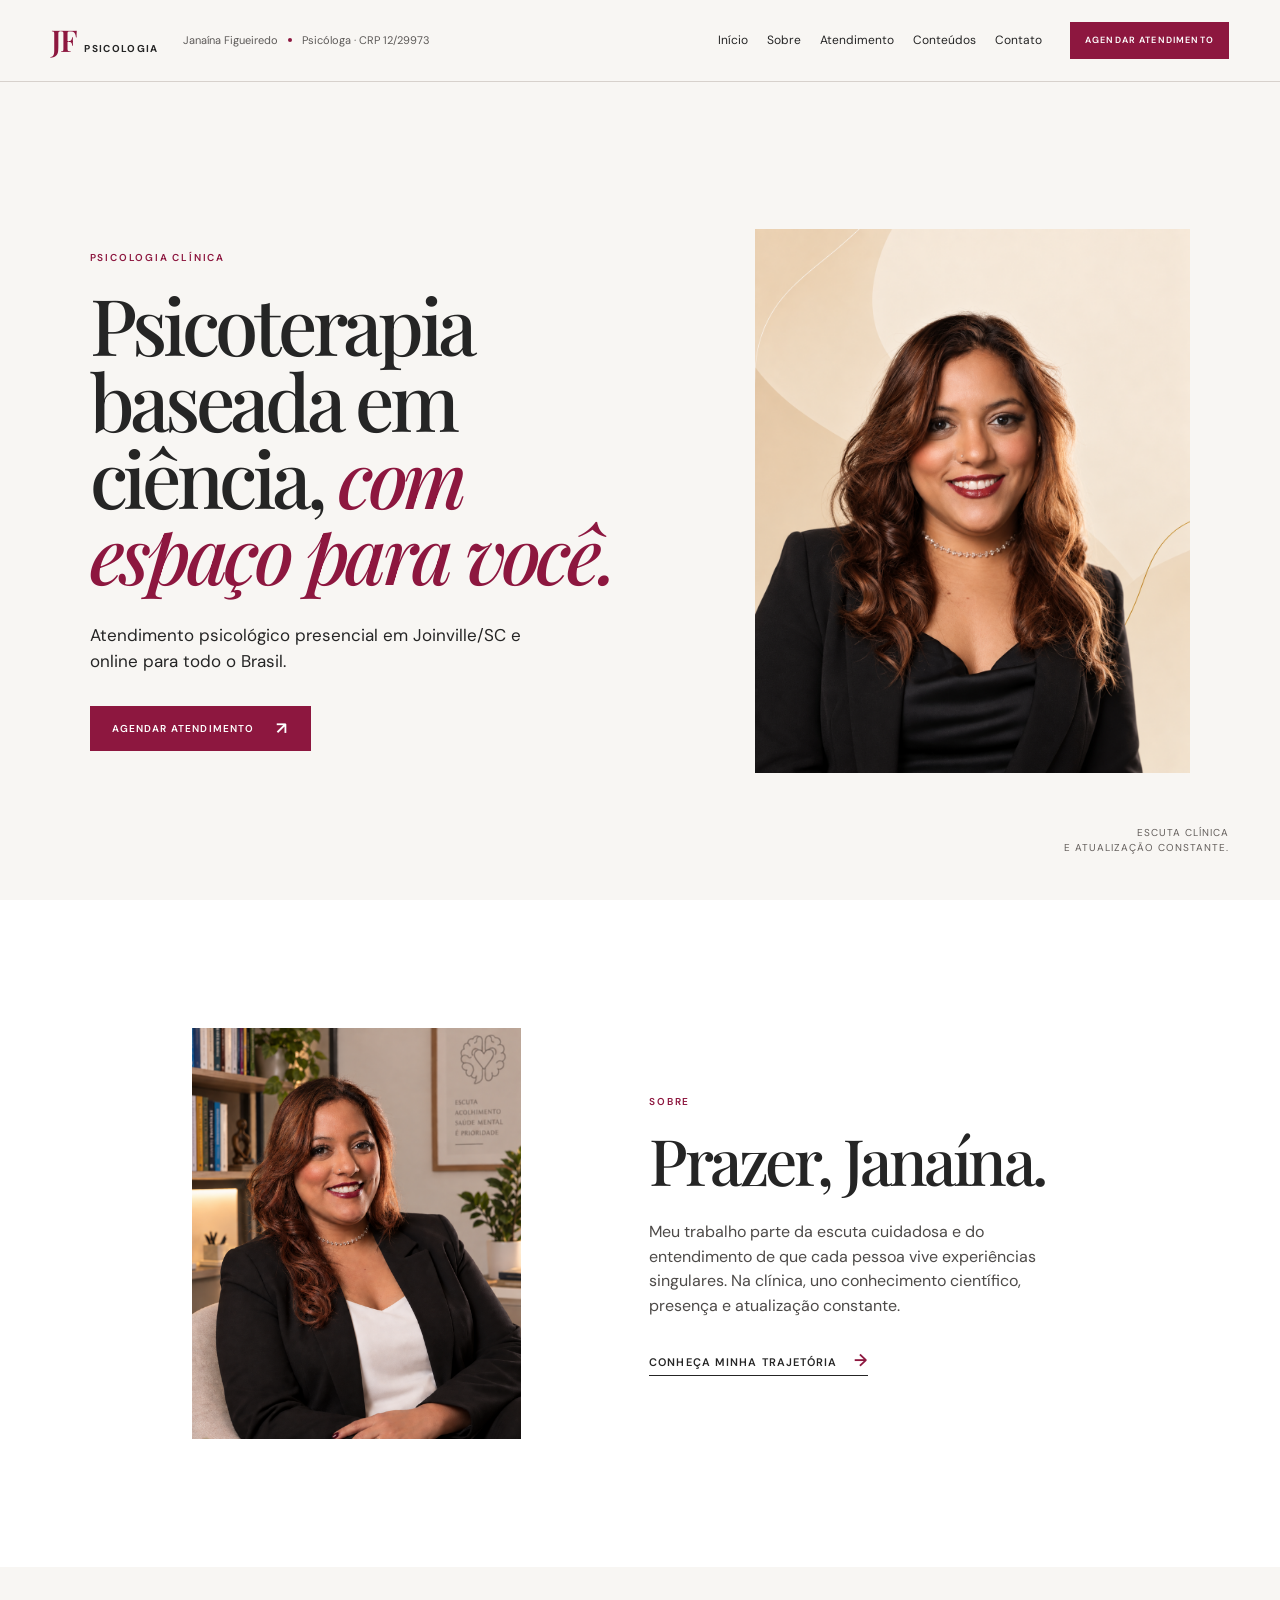
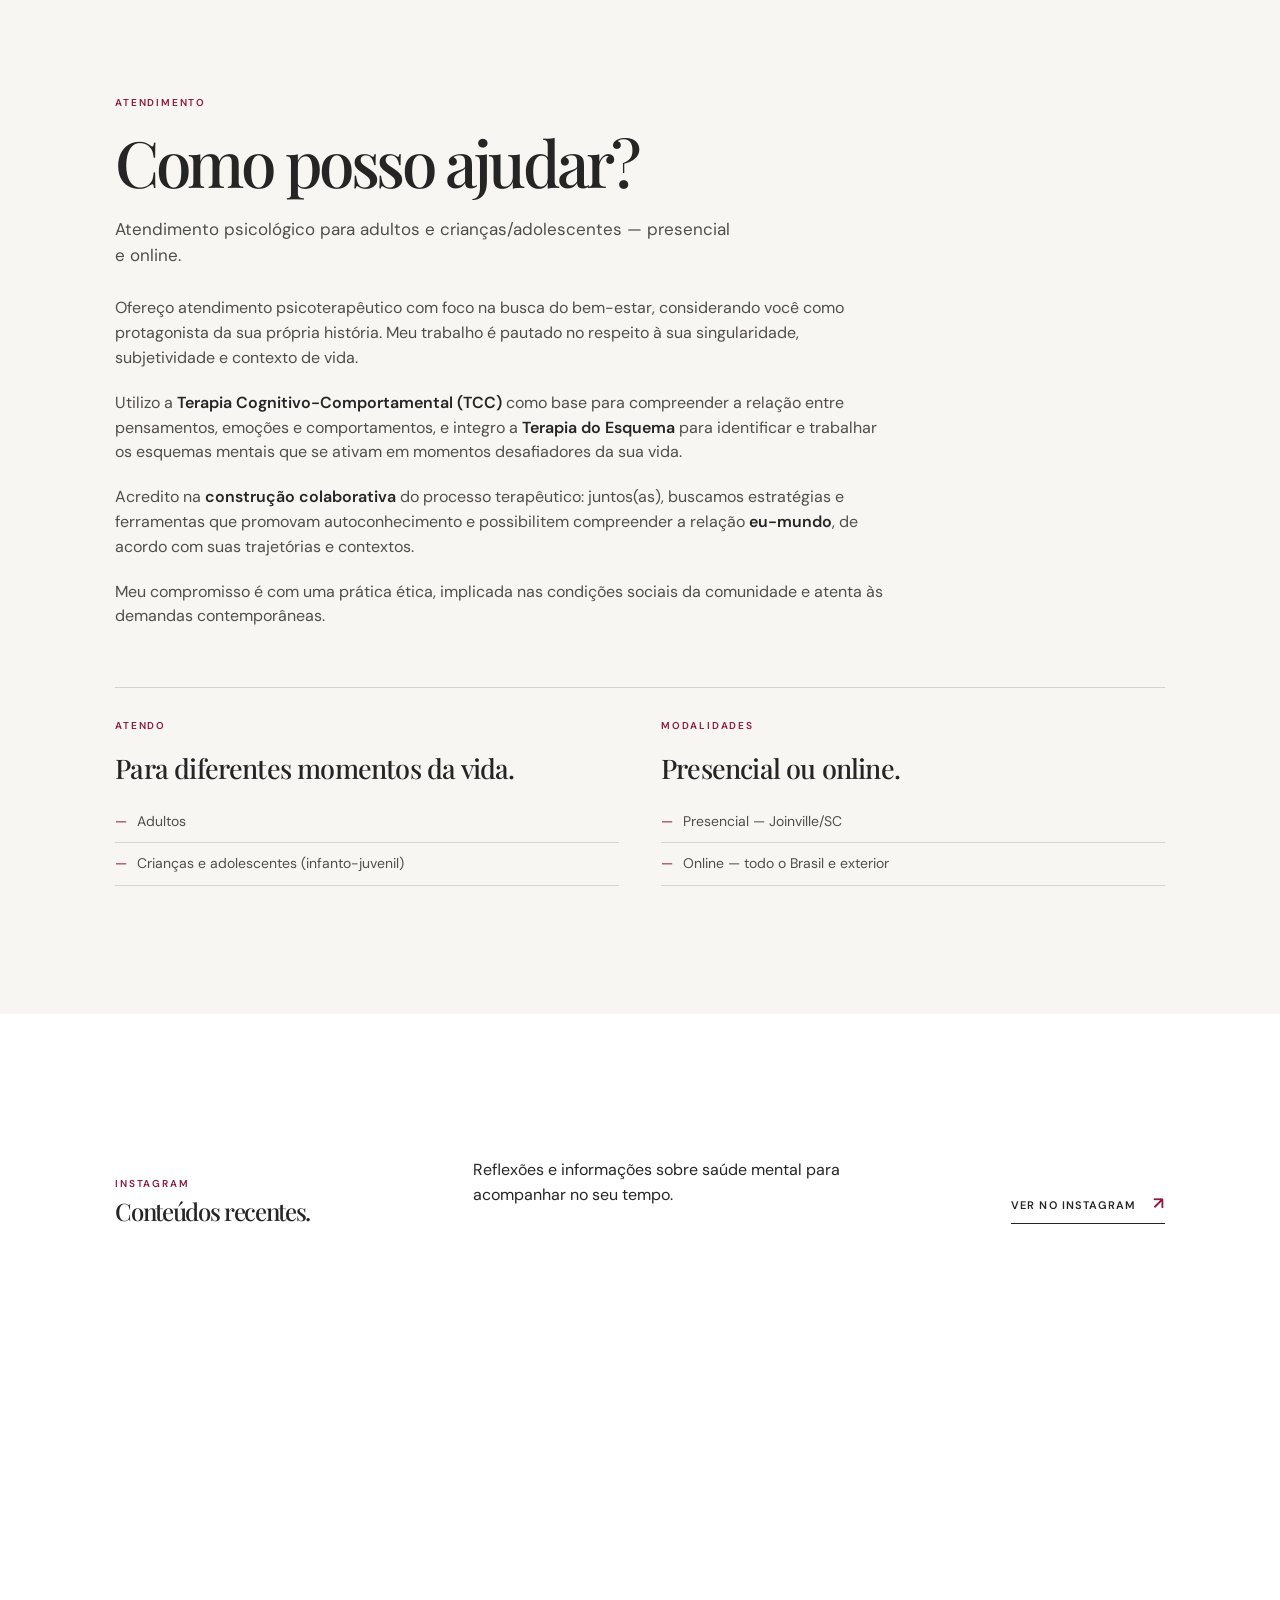
==== commit c5b5aa83: "Atualiza versão do CSS para evitar cache do navegador" ====
--- a/index.html
+++ b/index.html
@@ -1,4 +1,4 @@
-<!doctype html><html lang="pt-BR"><head>  <meta charset="utf-8">  <meta name="viewport" content="width=device-width, initial-scale=1">  <meta name="description" content="Janaína Figueiredo — Psicóloga, CRP 12/29973. Atendimento presencial em Joinville/SC e online para todo o Brasil.">  <title>JF Psicologia | Janaína Figueiredo</title>  <link rel="preconnect" href="https://fonts.googleapis.com">  <link rel="preconnect" href="https://fonts.gstatic.com" crossorigin>  <link href="https://fonts.googleapis.com/css2?family=DM+Sans:wght@400;500;600&family=Playfair+Display:opsz,wght@5..1200,500;5..1200,600&display=swap" rel="stylesheet">  <link rel="stylesheet" href="styles.css"></head><body>  <header class="site-header">    <a class="brand" href="#inicio" aria-label="JF Psicologia — início"><span>JF</span><b>Psicologia</b></a>    <p class="credential">Janaína Figueiredo <i></i> Psicóloga · CRP 12/29973</p>    <nav aria-label="Navegação principal"><a href="#inicio">Início</a><a href="#sobre">Sobre</a><a href="#atendimento">Atendimento</a><a href="#conteudos">Conteúdos</a><a href="#contato">Contato</a></nav>    <a class="button button-small" href="https://whatsa.me/5547992340466/?t=Ol%C3%A1,%20gostaria%20de%20saber%20mais%20informa%C3%A7%C3%B5es%20sobre%20os%20atendimentos." target="_blank" rel="noopener noreferrer">Agendar atendimento</a>  </header>  <main>    <section class="hero" id="inicio">      <div class="hero-copy">        <p class="eyebrow">Psicologia clínica</p>        <h1>Psicoterapia baseada em ciência, <em>com espaço para você.</em></h1>        <p class="lead">Atendimento psicológico presencial em Joinville/SC e online para todo o Brasil.</p>        <a class="button" href="https://whatsa.me/5547992340466/?t=Ol%C3%A1,%20gostaria%20de%20saber%20mais%20informa%C3%A7%C3%B5es%20sobre%20os%20atendimentos." target="_blank" rel="noopener noreferrer">Agendar atendimento <span>↗</span></a>      </div>      <div class="portrait portrait-hero"><img src="./foto%20janaina%20profissional.png?v=20260928" alt="Janaína Figueiredo, psicóloga"></div>      <aside class="hero-note">Escuta clínica<br>e atualização constante.</aside>    </section>    <section class="intro" id="sobre">      <div class="portrait portrait-about"><img src="./ae463d6f-d1f9-4eb5-91f7-fd9443cedf74.png?v=20260928-4" alt="Janaína Figueiredo, psicóloga"></div>      <div class="intro-copy"><p class="eyebrow">Sobre</p><h2>Prazer, Janaína.</h2><p>Meu trabalho parte da escuta cuidadosa e do entendimento de que cada pessoa vive experiências singulares. Na clínica, uno conhecimento científico, presença e atualização constante.</p><a class="text-link" href="trajetoria.html">Conheça minha trajetória <span>→</span></a></div>    </section>    <section class="care" id="atendimento">      <div class="section-heading"><p class="eyebrow">Atendimento</p><h2>Como posso ajudar?</h2><p class="care-subtitle">Atendimento psicológico para adultos e crianças/adolescentes — presencial e online.</p></div>      <div class="care-copy"><p>Ofereço atendimento psicoterapêutico com foco na busca do bem-estar, considerando você como protagonista da sua própria história. Meu trabalho é pautado no respeito à sua singularidade, subjetividade e contexto de vida.</p><p>Utilizo a <strong>Terapia Cognitivo-Comportamental (TCC)</strong> como base para compreender a relação entre pensamentos, emoções e comportamentos, e integro a <strong>Terapia do Esquema</strong> para identificar e trabalhar os esquemas mentais que se ativam em momentos desafiadores da sua vida.</p><p>Acredito na <strong>construção colaborativa</strong> do processo terapêutico: juntos(as), buscamos estratégias e ferramentas que promovam autoconhecimento e possibilitem compreender a relação <strong>eu-mundo</strong>, de acordo com suas trajetórias e contextos.</p><p>Meu compromisso é com uma prática ética, implicada nas condições sociais da comunidade e atenta às demandas contemporâneas.</p></div>      <div class="care-options"><div><p class="eyebrow">Atendo</p><h3>Para diferentes momentos da vida.</h3><ul><li>Adultos</li><li>Crianças e adolescentes (infanto-juvenil)</li></ul></div><div><p class="eyebrow">Modalidades</p><h3>Presencial ou online.</h3><ul><li>Presencial — Joinville/SC</li><li>Online — todo o Brasil e exterior</li></ul></div></div>    </section>    <section class="content" id="conteudos">      <div class="content-title"><div><p class="eyebrow">Instagram</p><h2>Conteúdos recentes.</h2></div><p>Reflexões e informações sobre saúde mental para acompanhar no seu tempo.</p><a class="text-link" href="https://www.instagram.com/psijanafigueiredo/" target="_blank" rel="noopener noreferrer">Ver no Instagram <span>↗</span></a></div>      <div class="instagram-posts">        <iframe class="instagram-post" src="https://www.instagram.com/p/Dc4dyXZEVp4/embed/" title="Post recente de @psijanafigueiredo no Instagram" loading="lazy"></iframe>        <iframe class="instagram-post" src="https://www.instagram.com/p/DaDsXPhxpjE/embed/" title="Post recente de @psijanafigueiredo no Instagram" loading="lazy"></iframe>        <iframe class="instagram-post" src="https://www.instagram.com/p/DXklyf0jYg-/embed/" title="Post recente de @psijanafigueiredo no Instagram" loading="lazy"></iframe>      </div>    </section>  </main></body></html>
+<!doctype html><html lang="pt-BR"><head>  <meta charset="utf-8">  <meta name="viewport" content="width=device-width, initial-scale=1">  <meta name="description" content="Janaína Figueiredo — Psicóloga, CRP 12/29973. Atendimento presencial em Joinville/SC e online para todo o Brasil.">  <title>JF Psicologia | Janaína Figueiredo</title>  <link rel="preconnect" href="https://fonts.googleapis.com">  <link rel="preconnect" href="https://fonts.gstatic.com" crossorigin>  <link href="https://fonts.googleapis.com/css2?family=DM+Sans:wght@400;500;600&family=Playfair+Display:opsz,wght@5..1200,500;5..1200,600&display=swap" rel="stylesheet">  <link rel="stylesheet" href="styles.css?v=20261102"></head><body>  <header class="site-header">    <a class="brand" href="#inicio" aria-label="JF Psicologia — início"><span>JF</span><b>Psicologia</b></a>    <p class="credential">Janaína Figueiredo <i></i> Psicóloga · CRP 12/29973</p>    <nav aria-label="Navegação principal"><a href="#inicio">Início</a><a href="#sobre">Sobre</a><a href="#atendimento">Atendimento</a><a href="#conteudos">Conteúdos</a><a href="#contato">Contato</a></nav>    <a class="button button-small" href="https://whatsa.me/5547992340466/?t=Ol%C3%A1,%20gostaria%20de%20saber%20mais%20informa%C3%A7%C3%B5es%20sobre%20os%20atendimentos." target="_blank" rel="noopener noreferrer">Agendar atendimento</a>  </header>  <main>    <section class="hero" id="inicio">      <div class="hero-copy">        <p class="eyebrow">Psicologia clínica</p>        <h1>Psicoterapia baseada em ciência, <em>com espaço para você.</em></h1>        <p class="lead">Atendimento psicológico presencial em Joinville/SC e online para todo o Brasil.</p>        <a class="button" href="https://whatsa.me/5547992340466/?t=Ol%C3%A1,%20gostaria%20de%20saber%20mais%20informa%C3%A7%C3%B5es%20sobre%20os%20atendimentos." target="_blank" rel="noopener noreferrer">Agendar atendimento <span>↗</span></a>      </div>      <div class="portrait portrait-hero"><img src="./foto%20janaina%20profissional.png?v=20260928" alt="Janaína Figueiredo, psicóloga"></div>      <aside class="hero-note">Escuta clínica<br>e atualização constante.</aside>    </section>    <section class="intro" id="sobre">      <div class="portrait portrait-about"><img src="./ae463d6f-d1f9-4eb5-91f7-fd9443cedf74.png?v=20260928-4" alt="Janaína Figueiredo, psicóloga"></div>      <div class="intro-copy"><p class="eyebrow">Sobre</p><h2>Prazer, Janaína.</h2><p>Meu trabalho parte da escuta cuidadosa e do entendimento de que cada pessoa vive experiências singulares. Na clínica, uno conhecimento científico, presença e atualização constante.</p><a class="text-link" href="trajetoria.html">Conheça minha trajetória <span>→</span></a></div>    </section>    <section class="care" id="atendimento">      <div class="section-heading"><p class="eyebrow">Atendimento</p><h2>Como posso ajudar?</h2><p class="care-subtitle">Atendimento psicológico para adultos e crianças/adolescentes — presencial e online.</p></div>      <div class="care-copy"><p>Ofereço atendimento psicoterapêutico com foco na busca do bem-estar, considerando você como protagonista da sua própria história. Meu trabalho é pautado no respeito à sua singularidade, subjetividade e contexto de vida.</p><p>Utilizo a <strong>Terapia Cognitivo-Comportamental (TCC)</strong> como base para compreender a relação entre pensamentos, emoções e comportamentos, e integro a <strong>Terapia do Esquema</strong> para identificar e trabalhar os esquemas mentais que se ativam em momentos desafiadores da sua vida.</p><p>Acredito na <strong>construção colaborativa</strong> do processo terapêutico: juntos(as), buscamos estratégias e ferramentas que promovam autoconhecimento e possibilitem compreender a relação <strong>eu-mundo</strong>, de acordo com suas trajetórias e contextos.</p><p>Meu compromisso é com uma prática ética, implicada nas condições sociais da comunidade e atenta às demandas contemporâneas.</p></div>      <div class="care-options"><div><p class="eyebrow">Atendo</p><h3>Para diferentes momentos da vida.</h3><ul><li>Adultos</li><li>Crianças e adolescentes (infanto-juvenil)</li></ul></div><div><p class="eyebrow">Modalidades</p><h3>Presencial ou online.</h3><ul><li>Presencial — Joinville/SC</li><li>Online — todo o Brasil e exterior</li></ul></div></div>    </section>    <section class="content" id="conteudos">      <div class="content-title"><div><p class="eyebrow">Instagram</p><h2>Conteúdos recentes.</h2></div><p>Reflexões e informações sobre saúde mental para acompanhar no seu tempo.</p><a class="text-link" href="https://www.instagram.com/psijanafigueiredo/" target="_blank" rel="noopener noreferrer">Ver no Instagram <span>↗</span></a></div>      <div class="instagram-posts">        <iframe class="instagram-post" src="https://www.instagram.com/p/Dc4dyXZEVp4/embed/" title="Post recente de @psijanafigueiredo no Instagram" loading="lazy"></iframe>        <iframe class="instagram-post" src="https://www.instagram.com/p/DaDsXPhxpjE/embed/" title="Post recente de @psijanafigueiredo no Instagram" loading="lazy"></iframe>        <iframe class="instagram-post" src="https://www.instagram.com/p/DXklyf0jYg-/embed/" title="Post recente de @psijanafigueiredo no Instagram" loading="lazy"></iframe>      </div>    </section>  </main></body></html>
 
 <script>
 (() => {
--- a/styles.css
+++ b/styles.css
@@ -15,3 +15,33 @@
 .care-card p:not(.eyebrow){margin:0;color:#514d4a;max-width:330px}
 .care-card span{margin-top:auto;padding-top:25px;color:var(--wine);font-size:11px;text-transform:uppercase;letter-spacing:1.1px;font-weight:600}
 @media(max-width:680px){.care-cards{grid-template-columns:1fr;margin-top:32px}.care-card{min-height:220px;padding:28px}.care-card h3{font-size:27px}}
+
+
+/* Ajustes de proporção para a visualização desktop */
+@media (min-width: 951px) {
+  .hero {
+    min-height: clamp(620px, calc(100svh - 82px), 820px);
+    padding: clamp(64px, 7vw, 100px) clamp(32px, 7vw, 110px) 70px;
+    gap: clamp(40px, 6vw, 90px);
+  }
+}
+
+/* Cabeçalho mais equilibrado em telas desktop menores */
+@media (min-width: 951px) and (max-width: 1150px) {
+  .site-header {
+    padding: 0 24px;
+    gap: 14px;
+  }
+  .credential {
+    display: none;
+  }
+  nav {
+    gap: 13px;
+    font-size: 11px;
+  }
+  .button-small {
+    padding: 10px 12px;
+    font-size: 8px;
+    margin-left: 0;
+  }
+}
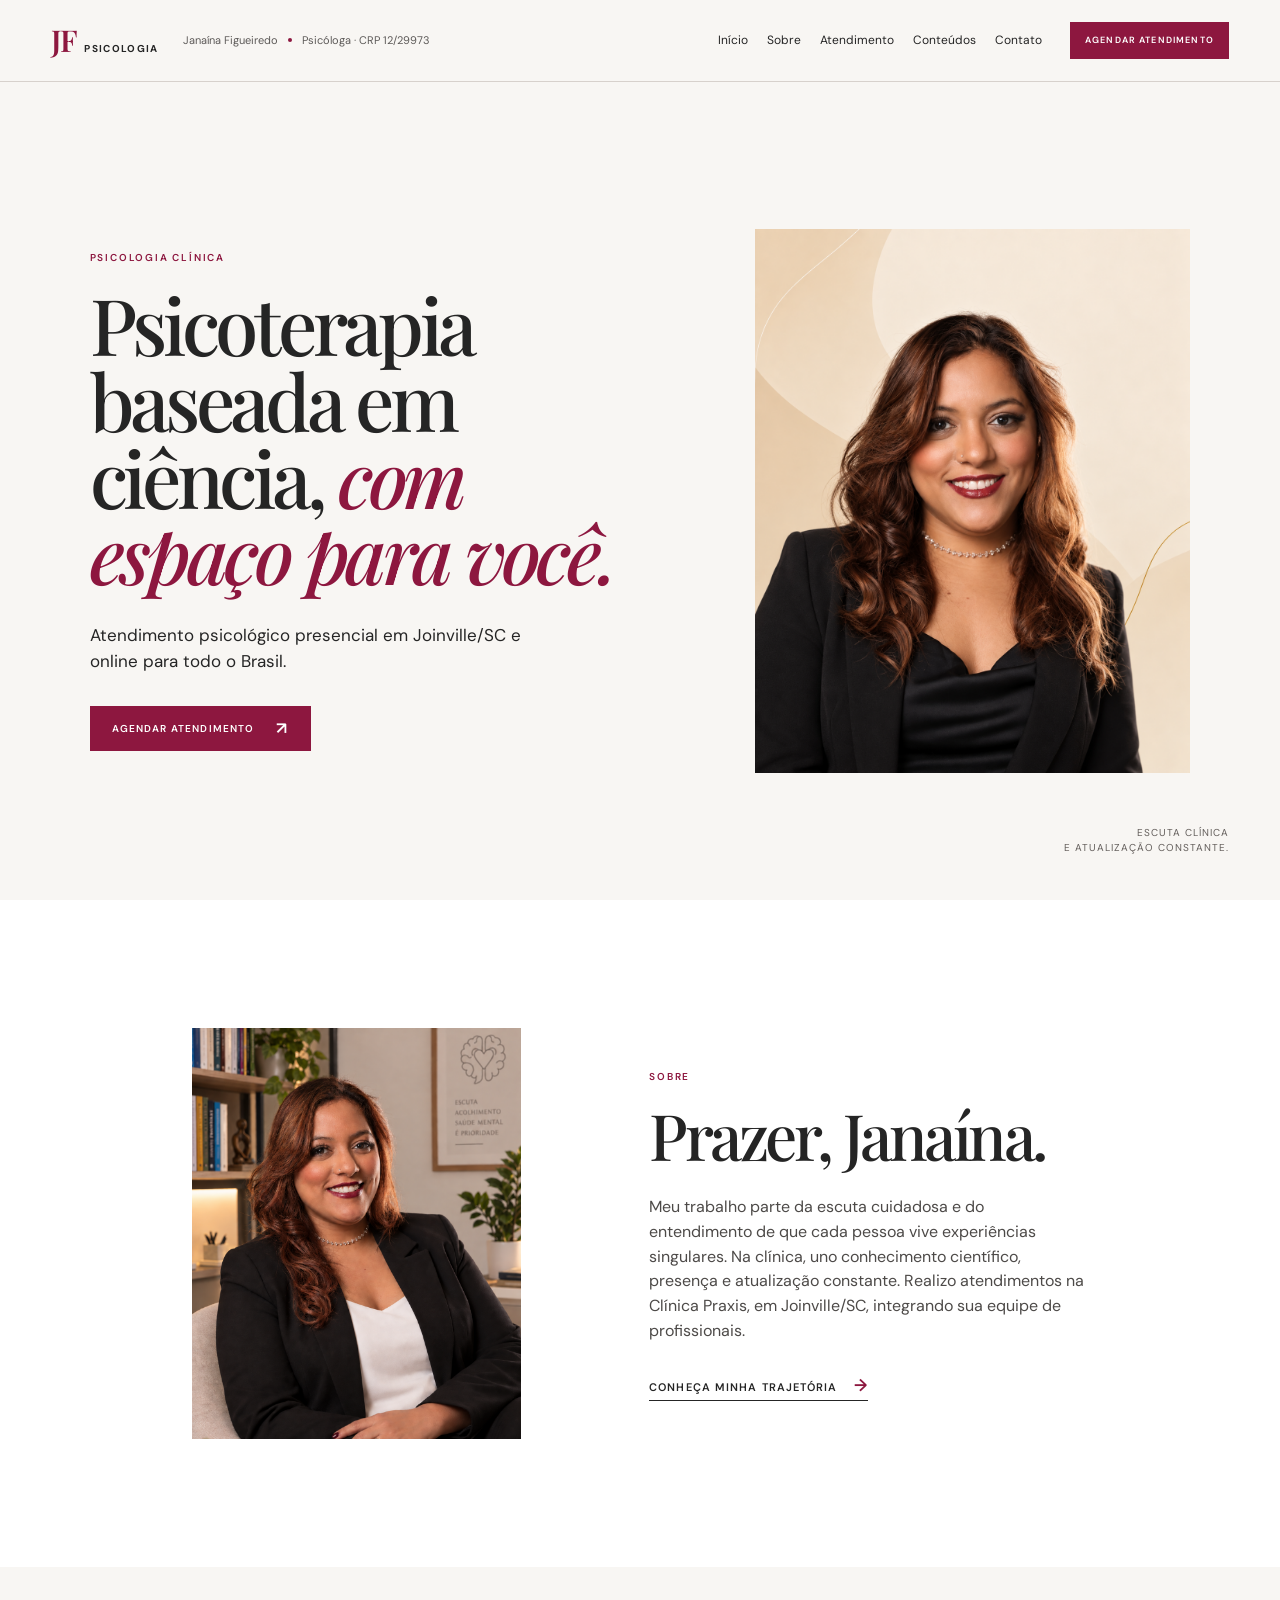
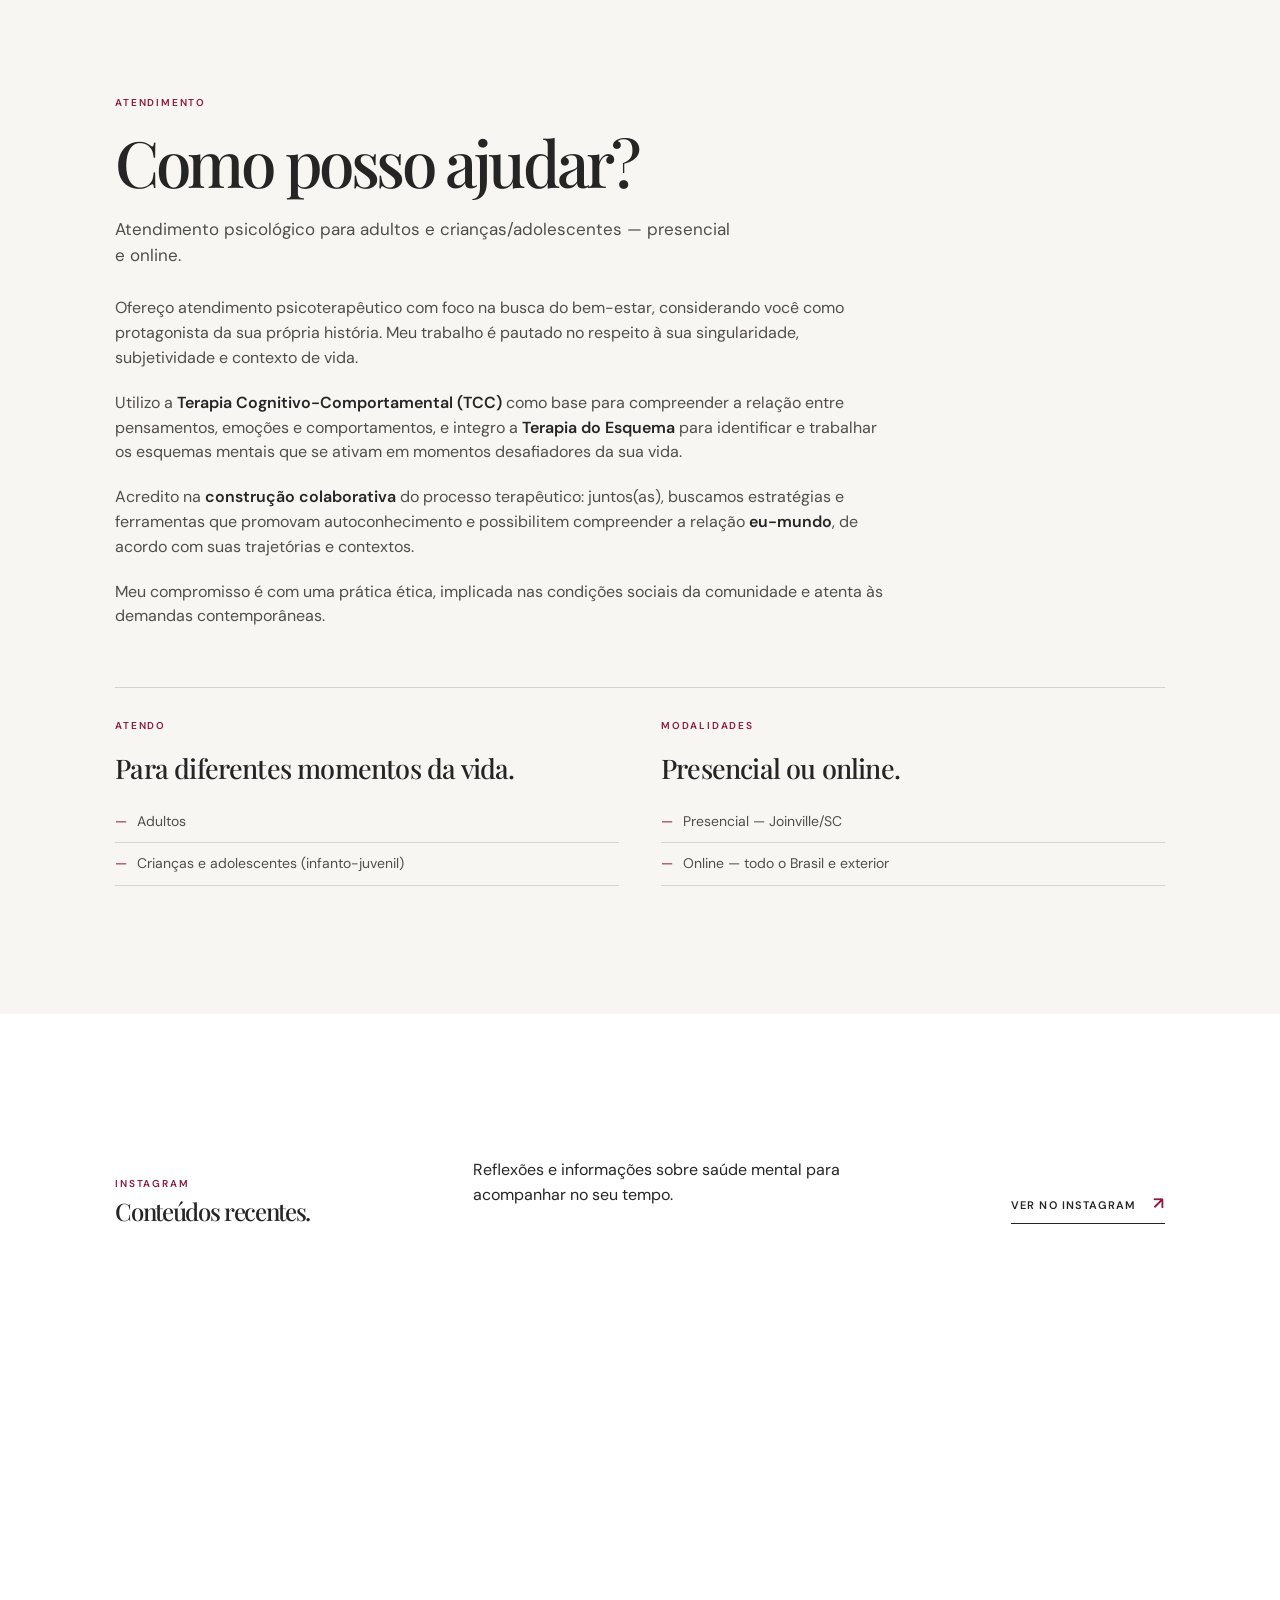
==== commit 6179b837: "Inclui atuação na equipe da Clínica Praxis na seção Sobre" ====
--- a/index.html
+++ b/index.html
@@ -1,4 +1,4 @@
-<!doctype html><html lang="pt-BR"><head>  <meta charset="utf-8">  <meta name="viewport" content="width=device-width, initial-scale=1">  <meta name="description" content="Janaína Figueiredo — Psicóloga, CRP 12/29973. Atendimento presencial em Joinville/SC e online para todo o Brasil.">  <title>JF Psicologia | Janaína Figueiredo</title>  <link rel="preconnect" href="https://fonts.googleapis.com">  <link rel="preconnect" href="https://fonts.gstatic.com" crossorigin>  <link href="https://fonts.googleapis.com/css2?family=DM+Sans:wght@400;500;600&family=Playfair+Display:opsz,wght@5..1200,500;5..1200,600&display=swap" rel="stylesheet">  <link rel="stylesheet" href="styles.css?v=20261102"></head><body>  <header class="site-header">    <a class="brand" href="#inicio" aria-label="JF Psicologia — início"><span>JF</span><b>Psicologia</b></a>    <p class="credential">Janaína Figueiredo <i></i> Psicóloga · CRP 12/29973</p>    <nav aria-label="Navegação principal"><a href="#inicio">Início</a><a href="#sobre">Sobre</a><a href="#atendimento">Atendimento</a><a href="#conteudos">Conteúdos</a><a href="#contato">Contato</a></nav>    <a class="button button-small" href="https://whatsa.me/5547992340466/?t=Ol%C3%A1,%20gostaria%20de%20saber%20mais%20informa%C3%A7%C3%B5es%20sobre%20os%20atendimentos." target="_blank" rel="noopener noreferrer">Agendar atendimento</a>  </header>  <main>    <section class="hero" id="inicio">      <div class="hero-copy">        <p class="eyebrow">Psicologia clínica</p>        <h1>Psicoterapia baseada em ciência, <em>com espaço para você.</em></h1>        <p class="lead">Atendimento psicológico presencial em Joinville/SC e online para todo o Brasil.</p>        <a class="button" href="https://whatsa.me/5547992340466/?t=Ol%C3%A1,%20gostaria%20de%20saber%20mais%20informa%C3%A7%C3%B5es%20sobre%20os%20atendimentos." target="_blank" rel="noopener noreferrer">Agendar atendimento <span>↗</span></a>      </div>      <div class="portrait portrait-hero"><img src="./foto%20janaina%20profissional.png?v=20260928" alt="Janaína Figueiredo, psicóloga"></div>      <aside class="hero-note">Escuta clínica<br>e atualização constante.</aside>    </section>    <section class="intro" id="sobre">      <div class="portrait portrait-about"><img src="./ae463d6f-d1f9-4eb5-91f7-fd9443cedf74.png?v=20260928-4" alt="Janaína Figueiredo, psicóloga"></div>      <div class="intro-copy"><p class="eyebrow">Sobre</p><h2>Prazer, Janaína.</h2><p>Meu trabalho parte da escuta cuidadosa e do entendimento de que cada pessoa vive experiências singulares. Na clínica, uno conhecimento científico, presença e atualização constante.</p><a class="text-link" href="trajetoria.html">Conheça minha trajetória <span>→</span></a></div>    </section>    <section class="care" id="atendimento">      <div class="section-heading"><p class="eyebrow">Atendimento</p><h2>Como posso ajudar?</h2><p class="care-subtitle">Atendimento psicológico para adultos e crianças/adolescentes — presencial e online.</p></div>      <div class="care-copy"><p>Ofereço atendimento psicoterapêutico com foco na busca do bem-estar, considerando você como protagonista da sua própria história. Meu trabalho é pautado no respeito à sua singularidade, subjetividade e contexto de vida.</p><p>Utilizo a <strong>Terapia Cognitivo-Comportamental (TCC)</strong> como base para compreender a relação entre pensamentos, emoções e comportamentos, e integro a <strong>Terapia do Esquema</strong> para identificar e trabalhar os esquemas mentais que se ativam em momentos desafiadores da sua vida.</p><p>Acredito na <strong>construção colaborativa</strong> do processo terapêutico: juntos(as), buscamos estratégias e ferramentas que promovam autoconhecimento e possibilitem compreender a relação <strong>eu-mundo</strong>, de acordo com suas trajetórias e contextos.</p><p>Meu compromisso é com uma prática ética, implicada nas condições sociais da comunidade e atenta às demandas contemporâneas.</p></div>      <div class="care-options"><div><p class="eyebrow">Atendo</p><h3>Para diferentes momentos da vida.</h3><ul><li>Adultos</li><li>Crianças e adolescentes (infanto-juvenil)</li></ul></div><div><p class="eyebrow">Modalidades</p><h3>Presencial ou online.</h3><ul><li>Presencial — Joinville/SC</li><li>Online — todo o Brasil e exterior</li></ul></div></div>    </section>    <section class="content" id="conteudos">      <div class="content-title"><div><p class="eyebrow">Instagram</p><h2>Conteúdos recentes.</h2></div><p>Reflexões e informações sobre saúde mental para acompanhar no seu tempo.</p><a class="text-link" href="https://www.instagram.com/psijanafigueiredo/" target="_blank" rel="noopener noreferrer">Ver no Instagram <span>↗</span></a></div>      <div class="instagram-posts">        <iframe class="instagram-post" src="https://www.instagram.com/p/Dc4dyXZEVp4/embed/" title="Post recente de @psijanafigueiredo no Instagram" loading="lazy"></iframe>        <iframe class="instagram-post" src="https://www.instagram.com/p/DaDsXPhxpjE/embed/" title="Post recente de @psijanafigueiredo no Instagram" loading="lazy"></iframe>        <iframe class="instagram-post" src="https://www.instagram.com/p/DXklyf0jYg-/embed/" title="Post recente de @psijanafigueiredo no Instagram" loading="lazy"></iframe>      </div>    </section>  </main></body></html>
+<!doctype html><html lang="pt-BR"><head>  <meta charset="utf-8">  <meta name="viewport" content="width=device-width, initial-scale=1">  <meta name="description" content="Janaína Figueiredo — Psicóloga, CRP 12/29973. Atendimento presencial em Joinville/SC e online para todo o Brasil.">  <title>JF Psicologia | Janaína Figueiredo</title>  <link rel="preconnect" href="https://fonts.googleapis.com">  <link rel="preconnect" href="https://fonts.gstatic.com" crossorigin>  <link href="https://fonts.googleapis.com/css2?family=DM+Sans:wght@400;500;600&family=Playfair+Display:opsz,wght@5..1200,500;5..1200,600&display=swap" rel="stylesheet">  <link rel="stylesheet" href="styles.css?v=20261102"></head><body>  <header class="site-header">    <a class="brand" href="#inicio" aria-label="JF Psicologia — início"><span>JF</span><b>Psicologia</b></a>    <p class="credential">Janaína Figueiredo <i></i> Psicóloga · CRP 12/29973</p>    <nav aria-label="Navegação principal"><a href="#inicio">Início</a><a href="#sobre">Sobre</a><a href="#atendimento">Atendimento</a><a href="#conteudos">Conteúdos</a><a href="#contato">Contato</a></nav>    <a class="button button-small" href="https://whatsa.me/5547992340466/?t=Ol%C3%A1,%20gostaria%20de%20saber%20mais%20informa%C3%A7%C3%B5es%20sobre%20os%20atendimentos." target="_blank" rel="noopener noreferrer">Agendar atendimento</a>  </header>  <main>    <section class="hero" id="inicio">      <div class="hero-copy">        <p class="eyebrow">Psicologia clínica</p>        <h1>Psicoterapia baseada em ciência, <em>com espaço para você.</em></h1>        <p class="lead">Atendimento psicológico presencial em Joinville/SC e online para todo o Brasil.</p>        <a class="button" href="https://whatsa.me/5547992340466/?t=Ol%C3%A1,%20gostaria%20de%20saber%20mais%20informa%C3%A7%C3%B5es%20sobre%20os%20atendimentos." target="_blank" rel="noopener noreferrer">Agendar atendimento <span>↗</span></a>      </div>      <div class="portrait portrait-hero"><img src="./foto%20janaina%20profissional.png?v=20260928" alt="Janaína Figueiredo, psicóloga"></div>      <aside class="hero-note">Escuta clínica<br>e atualização constante.</aside>    </section>    <section class="intro" id="sobre">      <div class="portrait portrait-about"><img src="./ae463d6f-d1f9-4eb5-91f7-fd9443cedf74.png?v=20260928-4" alt="Janaína Figueiredo, psicóloga"></div>      <div class="intro-copy"><p class="eyebrow">Sobre</p><h2>Prazer, Janaína.</h2><p>Meu trabalho parte da escuta cuidadosa e do entendimento de que cada pessoa vive experiências singulares. Na clínica, uno conhecimento científico, presença e atualização constante. Realizo atendimentos na Clínica Praxis, em Joinville/SC, integrando sua equipe de profissionais.</p><a class="text-link" href="trajetoria.html">Conheça minha trajetória <span>→</span></a></div>    </section>    <section class="care" id="atendimento">      <div class="section-heading"><p class="eyebrow">Atendimento</p><h2>Como posso ajudar?</h2><p class="care-subtitle">Atendimento psicológico para adultos e crianças/adolescentes — presencial e online.</p></div>      <div class="care-copy"><p>Ofereço atendimento psicoterapêutico com foco na busca do bem-estar, considerando você como protagonista da sua própria história. Meu trabalho é pautado no respeito à sua singularidade, subjetividade e contexto de vida.</p><p>Utilizo a <strong>Terapia Cognitivo-Comportamental (TCC)</strong> como base para compreender a relação entre pensamentos, emoções e comportamentos, e integro a <strong>Terapia do Esquema</strong> para identificar e trabalhar os esquemas mentais que se ativam em momentos desafiadores da sua vida.</p><p>Acredito na <strong>construção colaborativa</strong> do processo terapêutico: juntos(as), buscamos estratégias e ferramentas que promovam autoconhecimento e possibilitem compreender a relação <strong>eu-mundo</strong>, de acordo com suas trajetórias e contextos.</p><p>Meu compromisso é com uma prática ética, implicada nas condições sociais da comunidade e atenta às demandas contemporâneas.</p></div>      <div class="care-options"><div><p class="eyebrow">Atendo</p><h3>Para diferentes momentos da vida.</h3><ul><li>Adultos</li><li>Crianças e adolescentes (infanto-juvenil)</li></ul></div><div><p class="eyebrow">Modalidades</p><h3>Presencial ou online.</h3><ul><li>Presencial — Joinville/SC</li><li>Online — todo o Brasil e exterior</li></ul></div></div>    </section>    <section class="content" id="conteudos">      <div class="content-title"><div><p class="eyebrow">Instagram</p><h2>Conteúdos recentes.</h2></div><p>Reflexões e informações sobre saúde mental para acompanhar no seu tempo.</p><a class="text-link" href="https://www.instagram.com/psijanafigueiredo/" target="_blank" rel="noopener noreferrer">Ver no Instagram <span>↗</span></a></div>      <div class="instagram-posts">        <iframe class="instagram-post" src="https://www.instagram.com/p/Dc4dyXZEVp4/embed/" title="Post recente de @psijanafigueiredo no Instagram" loading="lazy"></iframe>        <iframe class="instagram-post" src="https://www.instagram.com/p/DaDsXPhxpjE/embed/" title="Post recente de @psijanafigueiredo no Instagram" loading="lazy"></iframe>        <iframe class="instagram-post" src="https://www.instagram.com/p/DXklyf0jYg-/embed/" title="Post recente de @psijanafigueiredo no Instagram" loading="lazy"></iframe>      </div>    </section>  </main></body></html>
 
 <script>
 (() => {
--- a/styles.css
+++ b/styles.css
@@ -45,3 +45,28 @@
     margin-left: 0;
   }
 }
+
+
+/* Compacta a visualização desktop em telas estreitas, como o modo computador do celular */
+@media (min-width: 951px) and (max-width: 1150px) {
+  .hero {
+    min-height: auto;
+    padding: 58px 6vw 64px;
+    gap: 5vw;
+  }
+  .hero-note {
+    bottom: 22px;
+    right: 6vw;
+  }
+  .site-header {
+    height: 76px;
+  }
+  nav {
+    gap: 14px;
+    font-size: 12px;
+  }
+  .button-small {
+    padding: 10px 12px;
+    font-size: 9px;
+  }
+}
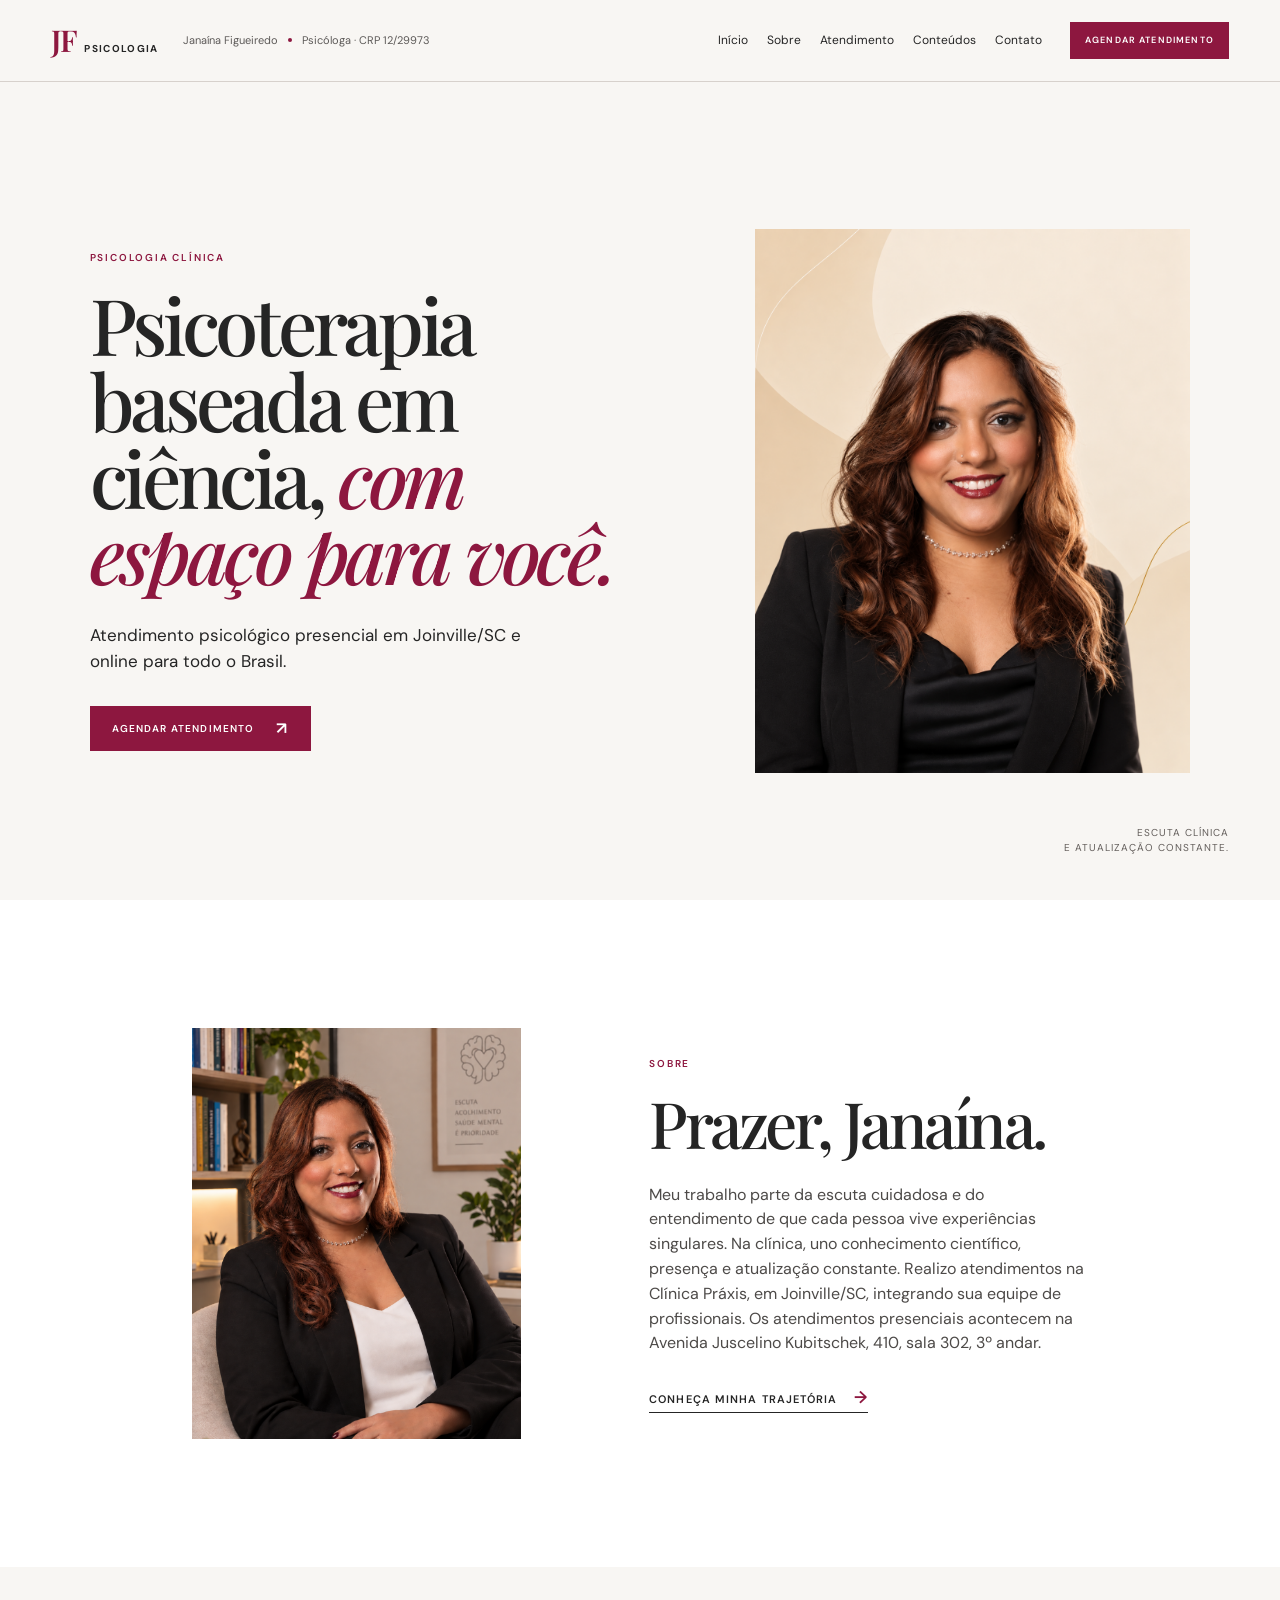
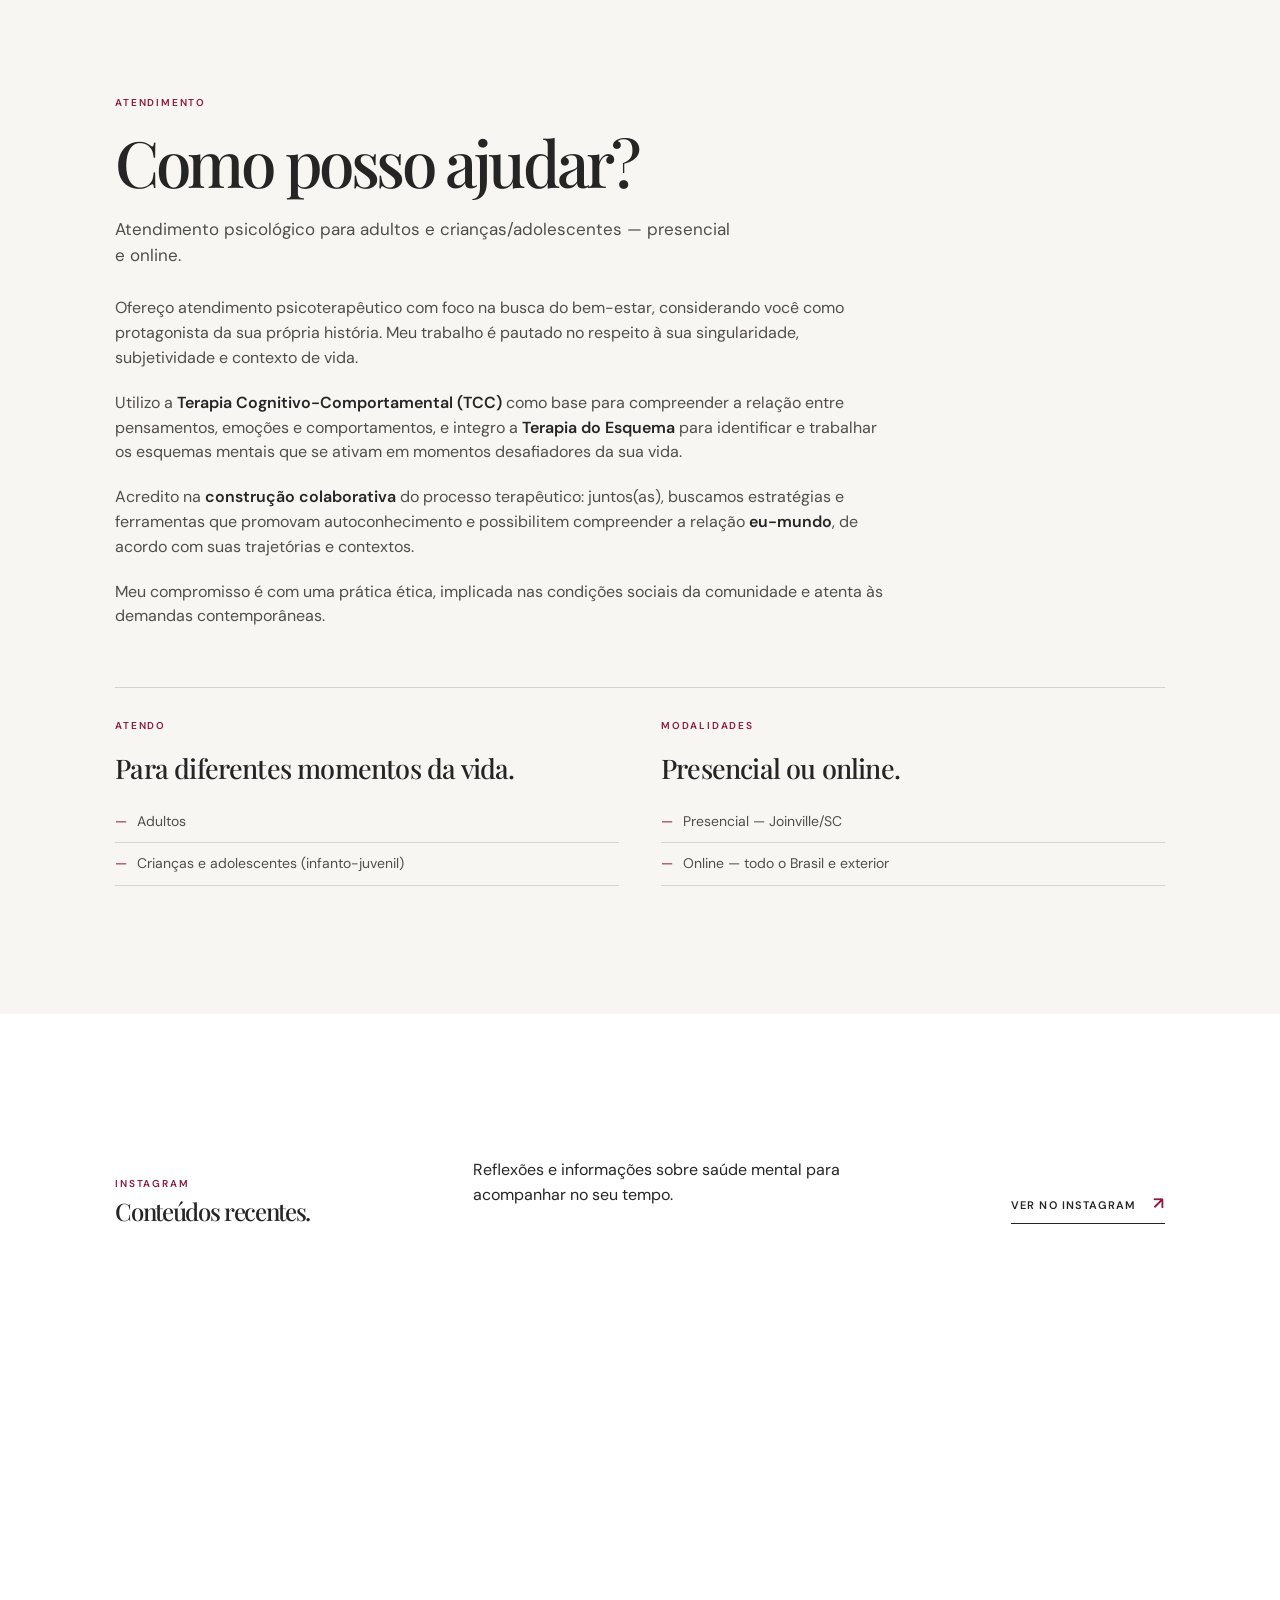
==== commit 363056b2: "Corrige nome da Clínica Práxis e inclui endereço de atendimento" ====
--- a/index.html
+++ b/index.html
@@ -1,4 +1,4 @@
-<!doctype html><html lang="pt-BR"><head>  <meta charset="utf-8">  <meta name="viewport" content="width=device-width, initial-scale=1">  <meta name="description" content="Janaína Figueiredo — Psicóloga, CRP 12/29973. Atendimento presencial em Joinville/SC e online para todo o Brasil.">  <title>JF Psicologia | Janaína Figueiredo</title>  <link rel="preconnect" href="https://fonts.googleapis.com">  <link rel="preconnect" href="https://fonts.gstatic.com" crossorigin>  <link href="https://fonts.googleapis.com/css2?family=DM+Sans:wght@400;500;600&family=Playfair+Display:opsz,wght@5..1200,500;5..1200,600&display=swap" rel="stylesheet">  <link rel="stylesheet" href="styles.css?v=20261102"></head><body>  <header class="site-header">    <a class="brand" href="#inicio" aria-label="JF Psicologia — início"><span>JF</span><b>Psicologia</b></a>    <p class="credential">Janaína Figueiredo <i></i> Psicóloga · CRP 12/29973</p>    <nav aria-label="Navegação principal"><a href="#inicio">Início</a><a href="#sobre">Sobre</a><a href="#atendimento">Atendimento</a><a href="#conteudos">Conteúdos</a><a href="#contato">Contato</a></nav>    <a class="button button-small" href="https://whatsa.me/5547992340466/?t=Ol%C3%A1,%20gostaria%20de%20saber%20mais%20informa%C3%A7%C3%B5es%20sobre%20os%20atendimentos." target="_blank" rel="noopener noreferrer">Agendar atendimento</a>  </header>  <main>    <section class="hero" id="inicio">      <div class="hero-copy">        <p class="eyebrow">Psicologia clínica</p>        <h1>Psicoterapia baseada em ciência, <em>com espaço para você.</em></h1>        <p class="lead">Atendimento psicológico presencial em Joinville/SC e online para todo o Brasil.</p>        <a class="button" href="https://whatsa.me/5547992340466/?t=Ol%C3%A1,%20gostaria%20de%20saber%20mais%20informa%C3%A7%C3%B5es%20sobre%20os%20atendimentos." target="_blank" rel="noopener noreferrer">Agendar atendimento <span>↗</span></a>      </div>      <div class="portrait portrait-hero"><img src="./foto%20janaina%20profissional.png?v=20260928" alt="Janaína Figueiredo, psicóloga"></div>      <aside class="hero-note">Escuta clínica<br>e atualização constante.</aside>    </section>    <section class="intro" id="sobre">      <div class="portrait portrait-about"><img src="./ae463d6f-d1f9-4eb5-91f7-fd9443cedf74.png?v=20260928-4" alt="Janaína Figueiredo, psicóloga"></div>      <div class="intro-copy"><p class="eyebrow">Sobre</p><h2>Prazer, Janaína.</h2><p>Meu trabalho parte da escuta cuidadosa e do entendimento de que cada pessoa vive experiências singulares. Na clínica, uno conhecimento científico, presença e atualização constante. Realizo atendimentos na Clínica Praxis, em Joinville/SC, integrando sua equipe de profissionais.</p><a class="text-link" href="trajetoria.html">Conheça minha trajetória <span>→</span></a></div>    </section>    <section class="care" id="atendimento">      <div class="section-heading"><p class="eyebrow">Atendimento</p><h2>Como posso ajudar?</h2><p class="care-subtitle">Atendimento psicológico para adultos e crianças/adolescentes — presencial e online.</p></div>      <div class="care-copy"><p>Ofereço atendimento psicoterapêutico com foco na busca do bem-estar, considerando você como protagonista da sua própria história. Meu trabalho é pautado no respeito à sua singularidade, subjetividade e contexto de vida.</p><p>Utilizo a <strong>Terapia Cognitivo-Comportamental (TCC)</strong> como base para compreender a relação entre pensamentos, emoções e comportamentos, e integro a <strong>Terapia do Esquema</strong> para identificar e trabalhar os esquemas mentais que se ativam em momentos desafiadores da sua vida.</p><p>Acredito na <strong>construção colaborativa</strong> do processo terapêutico: juntos(as), buscamos estratégias e ferramentas que promovam autoconhecimento e possibilitem compreender a relação <strong>eu-mundo</strong>, de acordo com suas trajetórias e contextos.</p><p>Meu compromisso é com uma prática ética, implicada nas condições sociais da comunidade e atenta às demandas contemporâneas.</p></div>      <div class="care-options"><div><p class="eyebrow">Atendo</p><h3>Para diferentes momentos da vida.</h3><ul><li>Adultos</li><li>Crianças e adolescentes (infanto-juvenil)</li></ul></div><div><p class="eyebrow">Modalidades</p><h3>Presencial ou online.</h3><ul><li>Presencial — Joinville/SC</li><li>Online — todo o Brasil e exterior</li></ul></div></div>    </section>    <section class="content" id="conteudos">      <div class="content-title"><div><p class="eyebrow">Instagram</p><h2>Conteúdos recentes.</h2></div><p>Reflexões e informações sobre saúde mental para acompanhar no seu tempo.</p><a class="text-link" href="https://www.instagram.com/psijanafigueiredo/" target="_blank" rel="noopener noreferrer">Ver no Instagram <span>↗</span></a></div>      <div class="instagram-posts">        <iframe class="instagram-post" src="https://www.instagram.com/p/Dc4dyXZEVp4/embed/" title="Post recente de @psijanafigueiredo no Instagram" loading="lazy"></iframe>        <iframe class="instagram-post" src="https://www.instagram.com/p/DaDsXPhxpjE/embed/" title="Post recente de @psijanafigueiredo no Instagram" loading="lazy"></iframe>        <iframe class="instagram-post" src="https://www.instagram.com/p/DXklyf0jYg-/embed/" title="Post recente de @psijanafigueiredo no Instagram" loading="lazy"></iframe>      </div>    </section>  </main></body></html>
+<!doctype html><html lang="pt-BR"><head>  <meta charset="utf-8">  <meta name="viewport" content="width=device-width, initial-scale=1">  <meta name="description" content="Janaína Figueiredo — Psicóloga, CRP 12/29973. Atendimento presencial em Joinville/SC e online para todo o Brasil.">  <title>JF Psicologia | Janaína Figueiredo</title>  <link rel="preconnect" href="https://fonts.googleapis.com">  <link rel="preconnect" href="https://fonts.gstatic.com" crossorigin>  <link href="https://fonts.googleapis.com/css2?family=DM+Sans:wght@400;500;600&family=Playfair+Display:opsz,wght@5..1200,500;5..1200,600&display=swap" rel="stylesheet">  <link rel="stylesheet" href="styles.css?v=20261102"></head><body>  <header class="site-header">    <a class="brand" href="#inicio" aria-label="JF Psicologia — início"><span>JF</span><b>Psicologia</b></a>    <p class="credential">Janaína Figueiredo <i></i> Psicóloga · CRP 12/29973</p>    <nav aria-label="Navegação principal"><a href="#inicio">Início</a><a href="#sobre">Sobre</a><a href="#atendimento">Atendimento</a><a href="#conteudos">Conteúdos</a><a href="#contato">Contato</a></nav>    <a class="button button-small" href="https://whatsa.me/5547992340466/?t=Ol%C3%A1,%20gostaria%20de%20saber%20mais%20informa%C3%A7%C3%B5es%20sobre%20os%20atendimentos." target="_blank" rel="noopener noreferrer">Agendar atendimento</a>  </header>  <main>    <section class="hero" id="inicio">      <div class="hero-copy">        <p class="eyebrow">Psicologia clínica</p>        <h1>Psicoterapia baseada em ciência, <em>com espaço para você.</em></h1>        <p class="lead">Atendimento psicológico presencial em Joinville/SC e online para todo o Brasil.</p>        <a class="button" href="https://whatsa.me/5547992340466/?t=Ol%C3%A1,%20gostaria%20de%20saber%20mais%20informa%C3%A7%C3%B5es%20sobre%20os%20atendimentos." target="_blank" rel="noopener noreferrer">Agendar atendimento <span>↗</span></a>      </div>      <div class="portrait portrait-hero"><img src="./foto%20janaina%20profissional.png?v=20260928" alt="Janaína Figueiredo, psicóloga"></div>      <aside class="hero-note">Escuta clínica<br>e atualização constante.</aside>    </section>    <section class="intro" id="sobre">      <div class="portrait portrait-about"><img src="./ae463d6f-d1f9-4eb5-91f7-fd9443cedf74.png?v=20260928-4" alt="Janaína Figueiredo, psicóloga"></div>      <div class="intro-copy"><p class="eyebrow">Sobre</p><h2>Prazer, Janaína.</h2><p>Meu trabalho parte da escuta cuidadosa e do entendimento de que cada pessoa vive experiências singulares. Na clínica, uno conhecimento científico, presença e atualização constante. Realizo atendimentos na Clínica Práxis, em Joinville/SC, integrando sua equipe de profissionais. Os atendimentos presenciais acontecem na Avenida Juscelino Kubitschek, 410, sala 302, 3º andar.</p><a class="text-link" href="trajetoria.html">Conheça minha trajetória <span>→</span></a></div>    </section>    <section class="care" id="atendimento">      <div class="section-heading"><p class="eyebrow">Atendimento</p><h2>Como posso ajudar?</h2><p class="care-subtitle">Atendimento psicológico para adultos e crianças/adolescentes — presencial e online.</p></div>      <div class="care-copy"><p>Ofereço atendimento psicoterapêutico com foco na busca do bem-estar, considerando você como protagonista da sua própria história. Meu trabalho é pautado no respeito à sua singularidade, subjetividade e contexto de vida.</p><p>Utilizo a <strong>Terapia Cognitivo-Comportamental (TCC)</strong> como base para compreender a relação entre pensamentos, emoções e comportamentos, e integro a <strong>Terapia do Esquema</strong> para identificar e trabalhar os esquemas mentais que se ativam em momentos desafiadores da sua vida.</p><p>Acredito na <strong>construção colaborativa</strong> do processo terapêutico: juntos(as), buscamos estratégias e ferramentas que promovam autoconhecimento e possibilitem compreender a relação <strong>eu-mundo</strong>, de acordo com suas trajetórias e contextos.</p><p>Meu compromisso é com uma prática ética, implicada nas condições sociais da comunidade e atenta às demandas contemporâneas.</p></div>      <div class="care-options"><div><p class="eyebrow">Atendo</p><h3>Para diferentes momentos da vida.</h3><ul><li>Adultos</li><li>Crianças e adolescentes (infanto-juvenil)</li></ul></div><div><p class="eyebrow">Modalidades</p><h3>Presencial ou online.</h3><ul><li>Presencial — Joinville/SC</li><li>Online — todo o Brasil e exterior</li></ul></div></div>    </section>    <section class="content" id="conteudos">      <div class="content-title"><div><p class="eyebrow">Instagram</p><h2>Conteúdos recentes.</h2></div><p>Reflexões e informações sobre saúde mental para acompanhar no seu tempo.</p><a class="text-link" href="https://www.instagram.com/psijanafigueiredo/" target="_blank" rel="noopener noreferrer">Ver no Instagram <span>↗</span></a></div>      <div class="instagram-posts">        <iframe class="instagram-post" src="https://www.instagram.com/p/Dc4dyXZEVp4/embed/" title="Post recente de @psijanafigueiredo no Instagram" loading="lazy"></iframe>        <iframe class="instagram-post" src="https://www.instagram.com/p/DaDsXPhxpjE/embed/" title="Post recente de @psijanafigueiredo no Instagram" loading="lazy"></iframe>        <iframe class="instagram-post" src="https://www.instagram.com/p/DXklyf0jYg-/embed/" title="Post recente de @psijanafigueiredo no Instagram" loading="lazy"></iframe>      </div>    </section>  </main></body></html>
 
 <script>
 (() => {
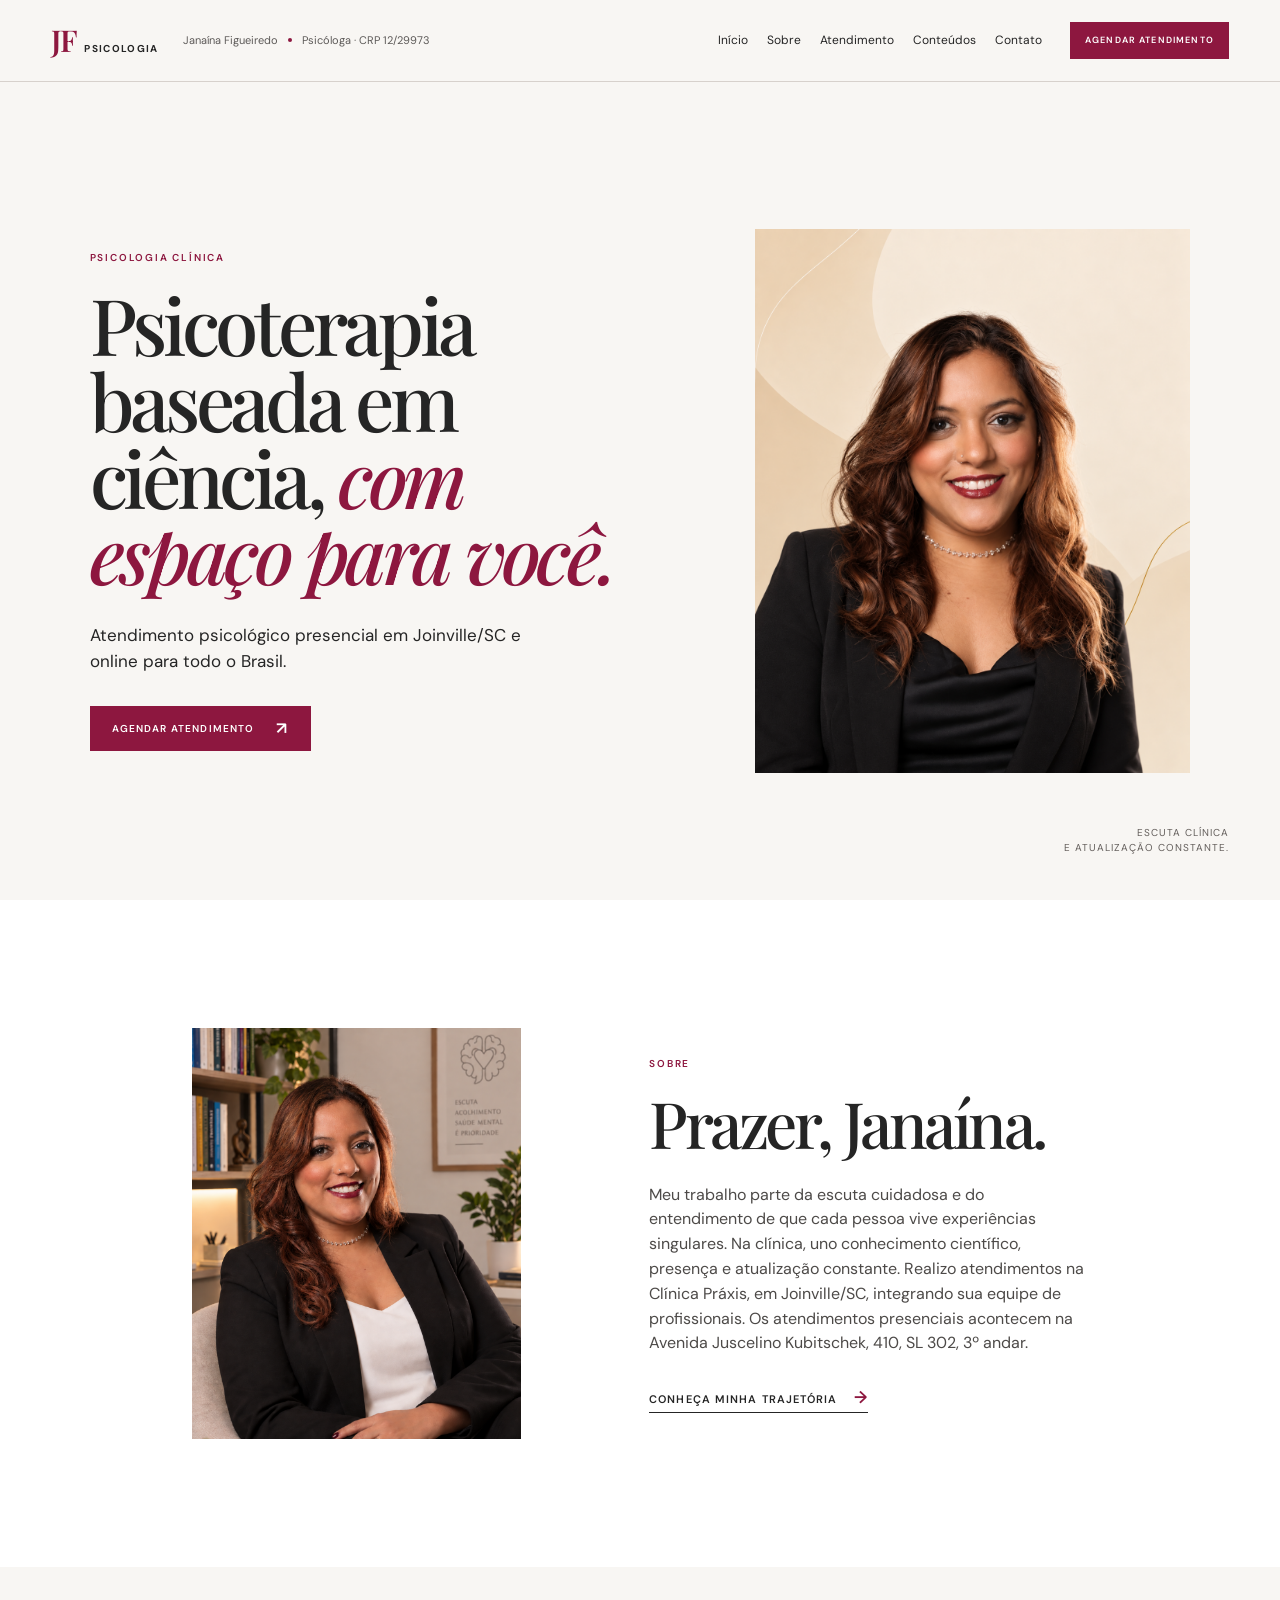
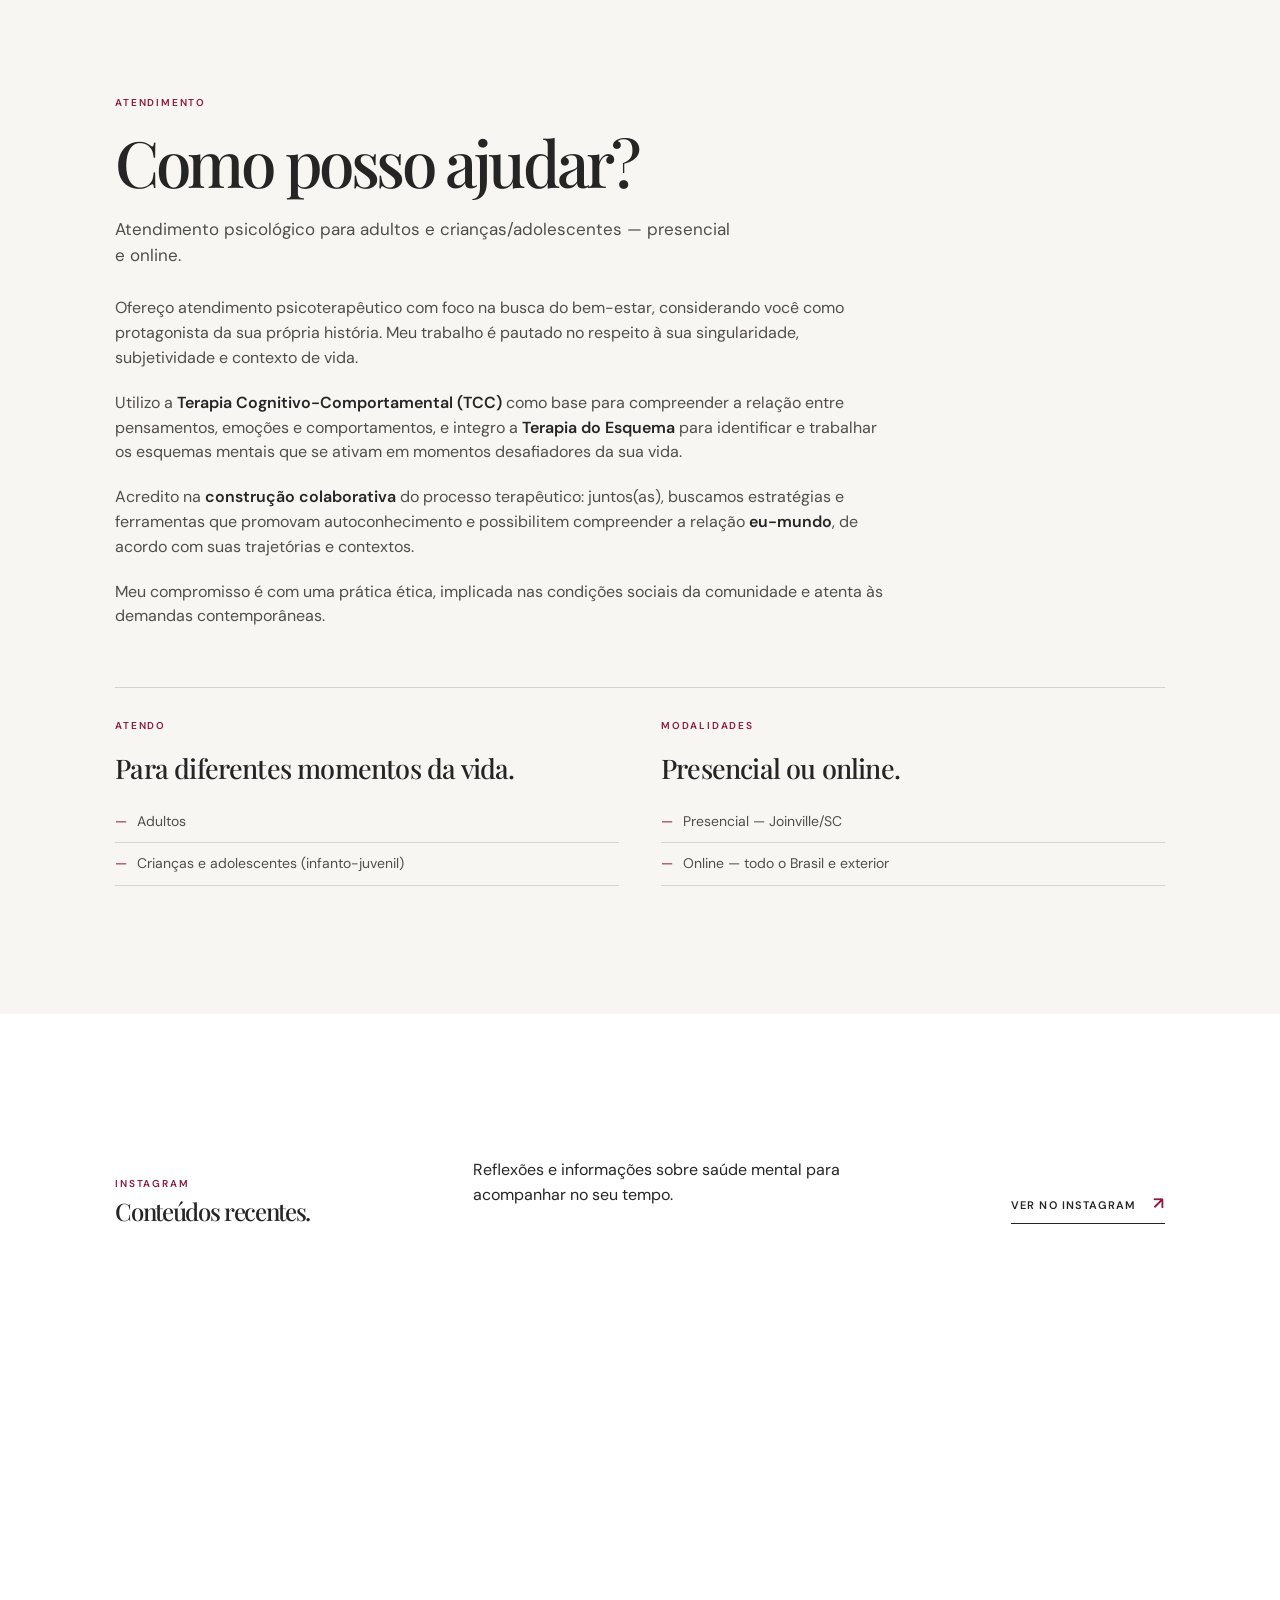
==== commit a00e875a: "Padroniza endereço da Clínica Práxis" ====
--- a/index.html
+++ b/index.html
@@ -1,4 +1,4 @@
-<!doctype html><html lang="pt-BR"><head>  <meta charset="utf-8">  <meta name="viewport" content="width=device-width, initial-scale=1">  <meta name="description" content="Janaína Figueiredo — Psicóloga, CRP 12/29973. Atendimento presencial em Joinville/SC e online para todo o Brasil.">  <title>JF Psicologia | Janaína Figueiredo</title>  <link rel="preconnect" href="https://fonts.googleapis.com">  <link rel="preconnect" href="https://fonts.gstatic.com" crossorigin>  <link href="https://fonts.googleapis.com/css2?family=DM+Sans:wght@400;500;600&family=Playfair+Display:opsz,wght@5..1200,500;5..1200,600&display=swap" rel="stylesheet">  <link rel="stylesheet" href="styles.css?v=20261102"></head><body>  <header class="site-header">    <a class="brand" href="#inicio" aria-label="JF Psicologia — início"><span>JF</span><b>Psicologia</b></a>    <p class="credential">Janaína Figueiredo <i></i> Psicóloga · CRP 12/29973</p>    <nav aria-label="Navegação principal"><a href="#inicio">Início</a><a href="#sobre">Sobre</a><a href="#atendimento">Atendimento</a><a href="#conteudos">Conteúdos</a><a href="#contato">Contato</a></nav>    <a class="button button-small" href="https://whatsa.me/5547992340466/?t=Ol%C3%A1,%20gostaria%20de%20saber%20mais%20informa%C3%A7%C3%B5es%20sobre%20os%20atendimentos." target="_blank" rel="noopener noreferrer">Agendar atendimento</a>  </header>  <main>    <section class="hero" id="inicio">      <div class="hero-copy">        <p class="eyebrow">Psicologia clínica</p>        <h1>Psicoterapia baseada em ciência, <em>com espaço para você.</em></h1>        <p class="lead">Atendimento psicológico presencial em Joinville/SC e online para todo o Brasil.</p>        <a class="button" href="https://whatsa.me/5547992340466/?t=Ol%C3%A1,%20gostaria%20de%20saber%20mais%20informa%C3%A7%C3%B5es%20sobre%20os%20atendimentos." target="_blank" rel="noopener noreferrer">Agendar atendimento <span>↗</span></a>      </div>      <div class="portrait portrait-hero"><img src="./foto%20janaina%20profissional.png?v=20260928" alt="Janaína Figueiredo, psicóloga"></div>      <aside class="hero-note">Escuta clínica<br>e atualização constante.</aside>    </section>    <section class="intro" id="sobre">      <div class="portrait portrait-about"><img src="./ae463d6f-d1f9-4eb5-91f7-fd9443cedf74.png?v=20260928-4" alt="Janaína Figueiredo, psicóloga"></div>      <div class="intro-copy"><p class="eyebrow">Sobre</p><h2>Prazer, Janaína.</h2><p>Meu trabalho parte da escuta cuidadosa e do entendimento de que cada pessoa vive experiências singulares. Na clínica, uno conhecimento científico, presença e atualização constante. Realizo atendimentos na Clínica Práxis, em Joinville/SC, integrando sua equipe de profissionais. Os atendimentos presenciais acontecem na Avenida Juscelino Kubitschek, 410, sala 302, 3º andar.</p><a class="text-link" href="trajetoria.html">Conheça minha trajetória <span>→</span></a></div>    </section>    <section class="care" id="atendimento">      <div class="section-heading"><p class="eyebrow">Atendimento</p><h2>Como posso ajudar?</h2><p class="care-subtitle">Atendimento psicológico para adultos e crianças/adolescentes — presencial e online.</p></div>      <div class="care-copy"><p>Ofereço atendimento psicoterapêutico com foco na busca do bem-estar, considerando você como protagonista da sua própria história. Meu trabalho é pautado no respeito à sua singularidade, subjetividade e contexto de vida.</p><p>Utilizo a <strong>Terapia Cognitivo-Comportamental (TCC)</strong> como base para compreender a relação entre pensamentos, emoções e comportamentos, e integro a <strong>Terapia do Esquema</strong> para identificar e trabalhar os esquemas mentais que se ativam em momentos desafiadores da sua vida.</p><p>Acredito na <strong>construção colaborativa</strong> do processo terapêutico: juntos(as), buscamos estratégias e ferramentas que promovam autoconhecimento e possibilitem compreender a relação <strong>eu-mundo</strong>, de acordo com suas trajetórias e contextos.</p><p>Meu compromisso é com uma prática ética, implicada nas condições sociais da comunidade e atenta às demandas contemporâneas.</p></div>      <div class="care-options"><div><p class="eyebrow">Atendo</p><h3>Para diferentes momentos da vida.</h3><ul><li>Adultos</li><li>Crianças e adolescentes (infanto-juvenil)</li></ul></div><div><p class="eyebrow">Modalidades</p><h3>Presencial ou online.</h3><ul><li>Presencial — Joinville/SC</li><li>Online — todo o Brasil e exterior</li></ul></div></div>    </section>    <section class="content" id="conteudos">      <div class="content-title"><div><p class="eyebrow">Instagram</p><h2>Conteúdos recentes.</h2></div><p>Reflexões e informações sobre saúde mental para acompanhar no seu tempo.</p><a class="text-link" href="https://www.instagram.com/psijanafigueiredo/" target="_blank" rel="noopener noreferrer">Ver no Instagram <span>↗</span></a></div>      <div class="instagram-posts">        <iframe class="instagram-post" src="https://www.instagram.com/p/Dc4dyXZEVp4/embed/" title="Post recente de @psijanafigueiredo no Instagram" loading="lazy"></iframe>        <iframe class="instagram-post" src="https://www.instagram.com/p/DaDsXPhxpjE/embed/" title="Post recente de @psijanafigueiredo no Instagram" loading="lazy"></iframe>        <iframe class="instagram-post" src="https://www.instagram.com/p/DXklyf0jYg-/embed/" title="Post recente de @psijanafigueiredo no Instagram" loading="lazy"></iframe>      </div>    </section>  </main></body></html>
+<!doctype html><html lang="pt-BR"><head>  <meta charset="utf-8">  <meta name="viewport" content="width=device-width, initial-scale=1">  <meta name="description" content="Janaína Figueiredo — Psicóloga, CRP 12/29973. Atendimento presencial em Joinville/SC e online para todo o Brasil.">  <title>JF Psicologia | Janaína Figueiredo</title>  <link rel="preconnect" href="https://fonts.googleapis.com">  <link rel="preconnect" href="https://fonts.gstatic.com" crossorigin>  <link href="https://fonts.googleapis.com/css2?family=DM+Sans:wght@400;500;600&family=Playfair+Display:opsz,wght@5..1200,500;5..1200,600&display=swap" rel="stylesheet">  <link rel="stylesheet" href="styles.css?v=20261102"></head><body>  <header class="site-header">    <a class="brand" href="#inicio" aria-label="JF Psicologia — início"><span>JF</span><b>Psicologia</b></a>    <p class="credential">Janaína Figueiredo <i></i> Psicóloga · CRP 12/29973</p>    <nav aria-label="Navegação principal"><a href="#inicio">Início</a><a href="#sobre">Sobre</a><a href="#atendimento">Atendimento</a><a href="#conteudos">Conteúdos</a><a href="#contato">Contato</a></nav>    <a class="button button-small" href="https://whatsa.me/5547992340466/?t=Ol%C3%A1,%20gostaria%20de%20saber%20mais%20informa%C3%A7%C3%B5es%20sobre%20os%20atendimentos." target="_blank" rel="noopener noreferrer">Agendar atendimento</a>  </header>  <main>    <section class="hero" id="inicio">      <div class="hero-copy">        <p class="eyebrow">Psicologia clínica</p>        <h1>Psicoterapia baseada em ciência, <em>com espaço para você.</em></h1>        <p class="lead">Atendimento psicológico presencial em Joinville/SC e online para todo o Brasil.</p>        <a class="button" href="https://whatsa.me/5547992340466/?t=Ol%C3%A1,%20gostaria%20de%20saber%20mais%20informa%C3%A7%C3%B5es%20sobre%20os%20atendimentos." target="_blank" rel="noopener noreferrer">Agendar atendimento <span>↗</span></a>      </div>      <div class="portrait portrait-hero"><img src="./foto%20janaina%20profissional.png?v=20260928" alt="Janaína Figueiredo, psicóloga"></div>      <aside class="hero-note">Escuta clínica<br>e atualização constante.</aside>    </section>    <section class="intro" id="sobre">      <div class="portrait portrait-about"><img src="./ae463d6f-d1f9-4eb5-91f7-fd9443cedf74.png?v=20260928-4" alt="Janaína Figueiredo, psicóloga"></div>      <div class="intro-copy"><p class="eyebrow">Sobre</p><h2>Prazer, Janaína.</h2><p>Meu trabalho parte da escuta cuidadosa e do entendimento de que cada pessoa vive experiências singulares. Na clínica, uno conhecimento científico, presença e atualização constante. Realizo atendimentos na Clínica Práxis, em Joinville/SC, integrando sua equipe de profissionais. Os atendimentos presenciais acontecem na Avenida Juscelino Kubitschek, 410, SL 302, 3º andar.</p><a class="text-link" href="trajetoria.html">Conheça minha trajetória <span>→</span></a></div>    </section>    <section class="care" id="atendimento">      <div class="section-heading"><p class="eyebrow">Atendimento</p><h2>Como posso ajudar?</h2><p class="care-subtitle">Atendimento psicológico para adultos e crianças/adolescentes — presencial e online.</p></div>      <div class="care-copy"><p>Ofereço atendimento psicoterapêutico com foco na busca do bem-estar, considerando você como protagonista da sua própria história. Meu trabalho é pautado no respeito à sua singularidade, subjetividade e contexto de vida.</p><p>Utilizo a <strong>Terapia Cognitivo-Comportamental (TCC)</strong> como base para compreender a relação entre pensamentos, emoções e comportamentos, e integro a <strong>Terapia do Esquema</strong> para identificar e trabalhar os esquemas mentais que se ativam em momentos desafiadores da sua vida.</p><p>Acredito na <strong>construção colaborativa</strong> do processo terapêutico: juntos(as), buscamos estratégias e ferramentas que promovam autoconhecimento e possibilitem compreender a relação <strong>eu-mundo</strong>, de acordo com suas trajetórias e contextos.</p><p>Meu compromisso é com uma prática ética, implicada nas condições sociais da comunidade e atenta às demandas contemporâneas.</p></div>      <div class="care-options"><div><p class="eyebrow">Atendo</p><h3>Para diferentes momentos da vida.</h3><ul><li>Adultos</li><li>Crianças e adolescentes (infanto-juvenil)</li></ul></div><div><p class="eyebrow">Modalidades</p><h3>Presencial ou online.</h3><ul><li>Presencial — Joinville/SC</li><li>Online — todo o Brasil e exterior</li></ul></div></div>    </section>    <section class="content" id="conteudos">      <div class="content-title"><div><p class="eyebrow">Instagram</p><h2>Conteúdos recentes.</h2></div><p>Reflexões e informações sobre saúde mental para acompanhar no seu tempo.</p><a class="text-link" href="https://www.instagram.com/psijanafigueiredo/" target="_blank" rel="noopener noreferrer">Ver no Instagram <span>↗</span></a></div>      <div class="instagram-posts">        <iframe class="instagram-post" src="https://www.instagram.com/p/Dc4dyXZEVp4/embed/" title="Post recente de @psijanafigueiredo no Instagram" loading="lazy"></iframe>        <iframe class="instagram-post" src="https://www.instagram.com/p/DaDsXPhxpjE/embed/" title="Post recente de @psijanafigueiredo no Instagram" loading="lazy"></iframe>        <iframe class="instagram-post" src="https://www.instagram.com/p/DXklyf0jYg-/embed/" title="Post recente de @psijanafigueiredo no Instagram" loading="lazy"></iframe>      </div>    </section>  </main></body></html>
 
 <script>
 (() => {
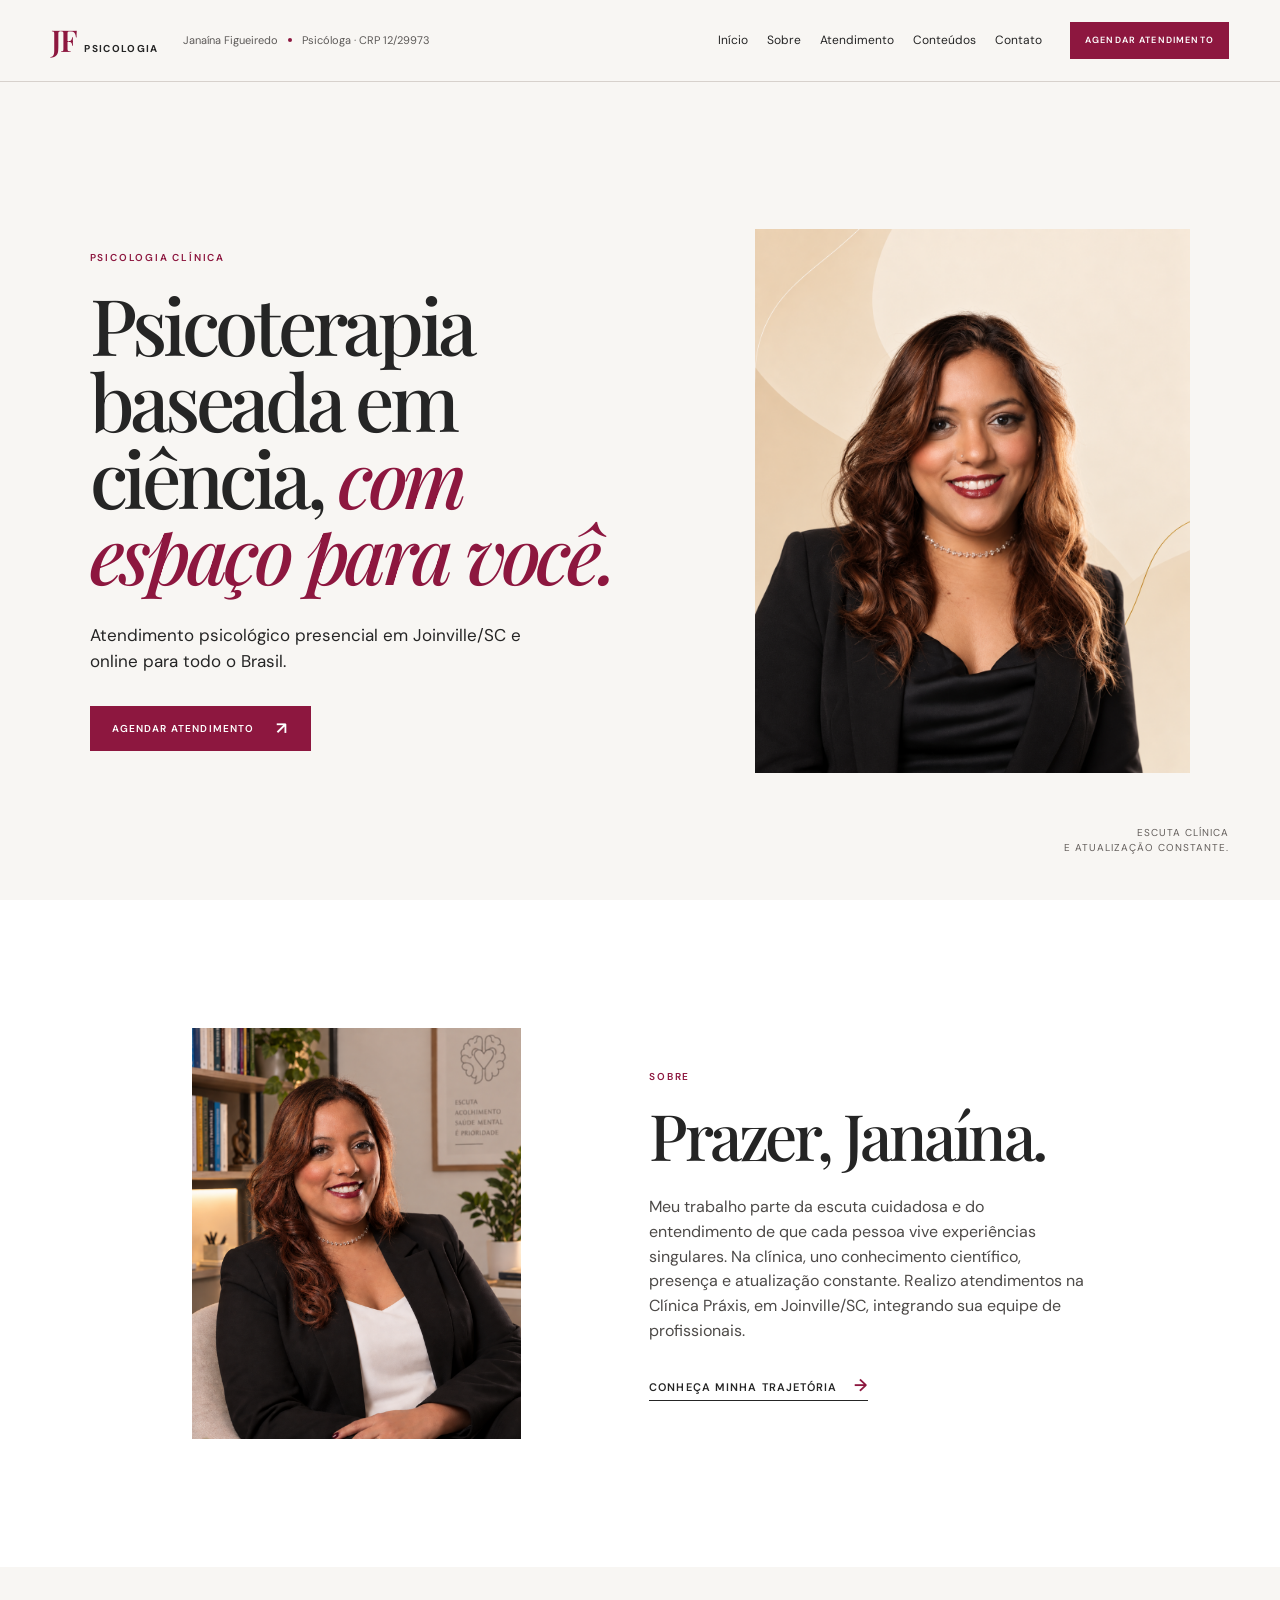
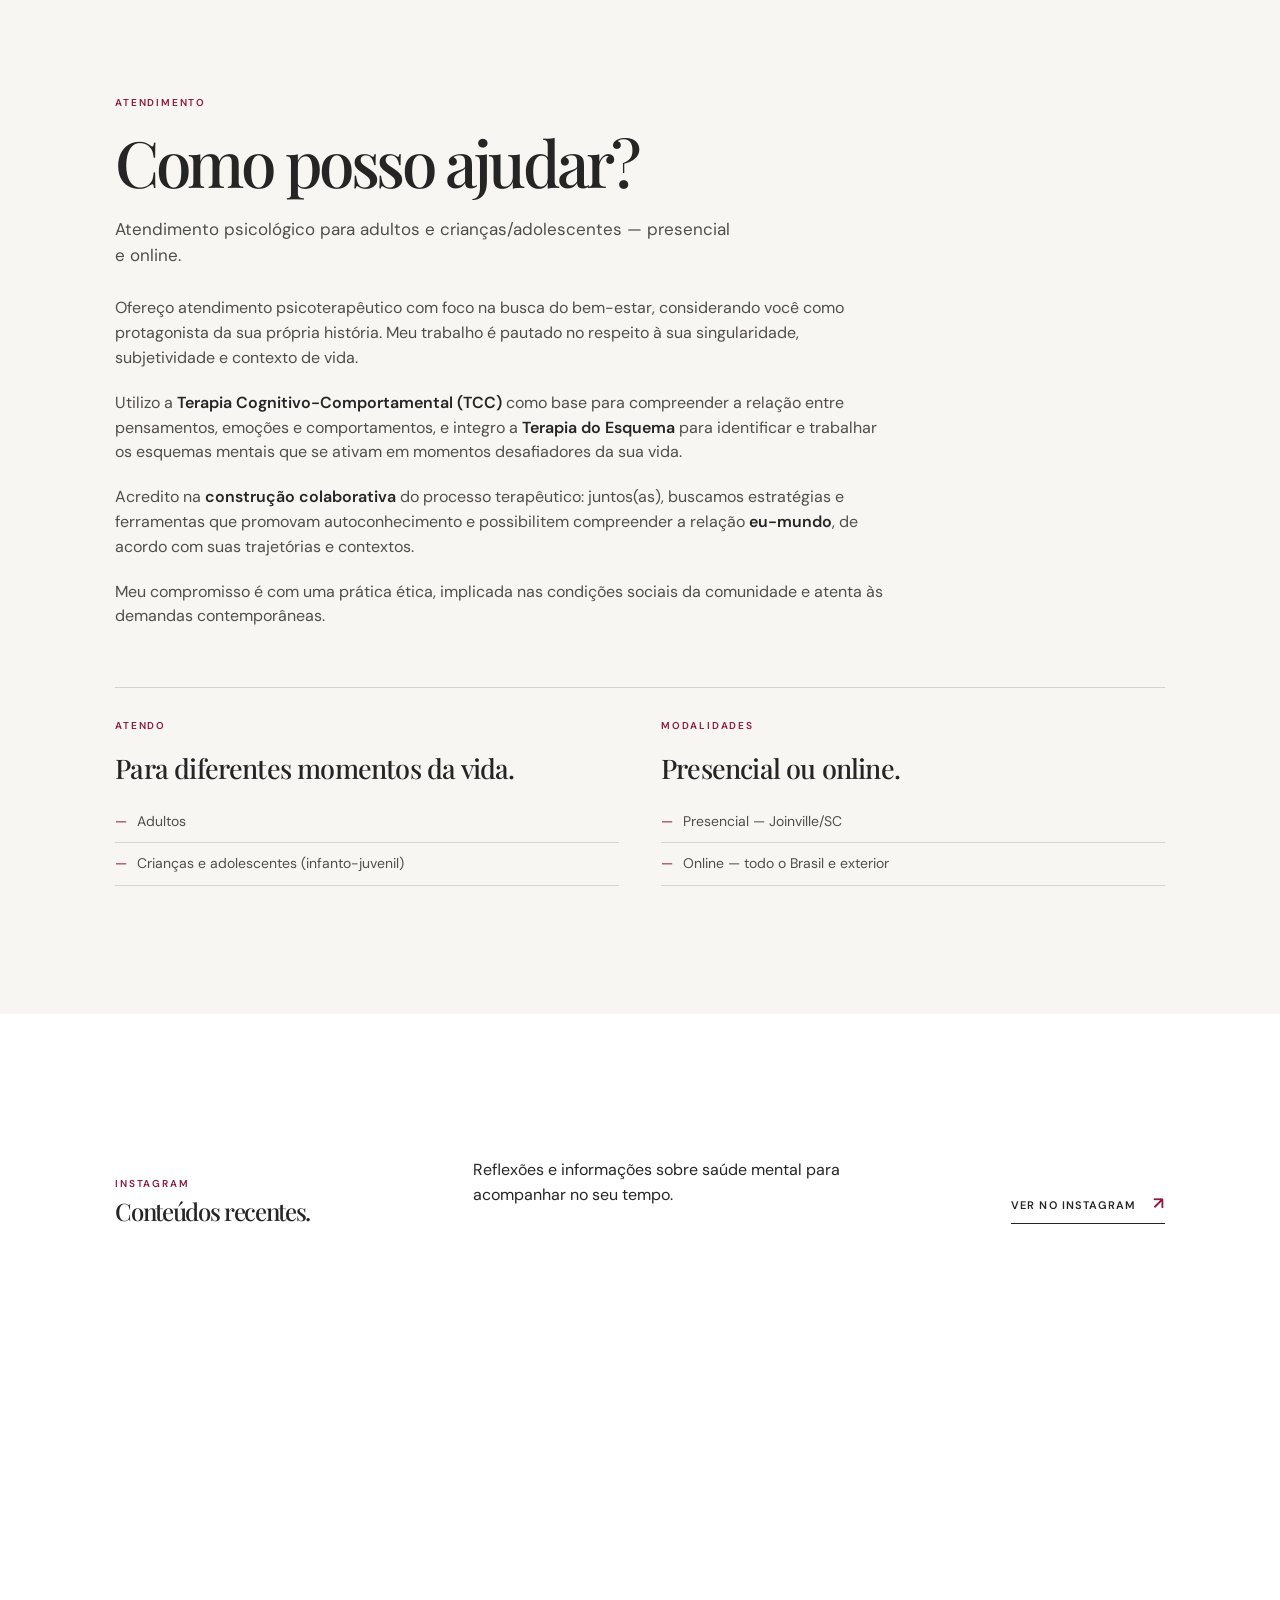
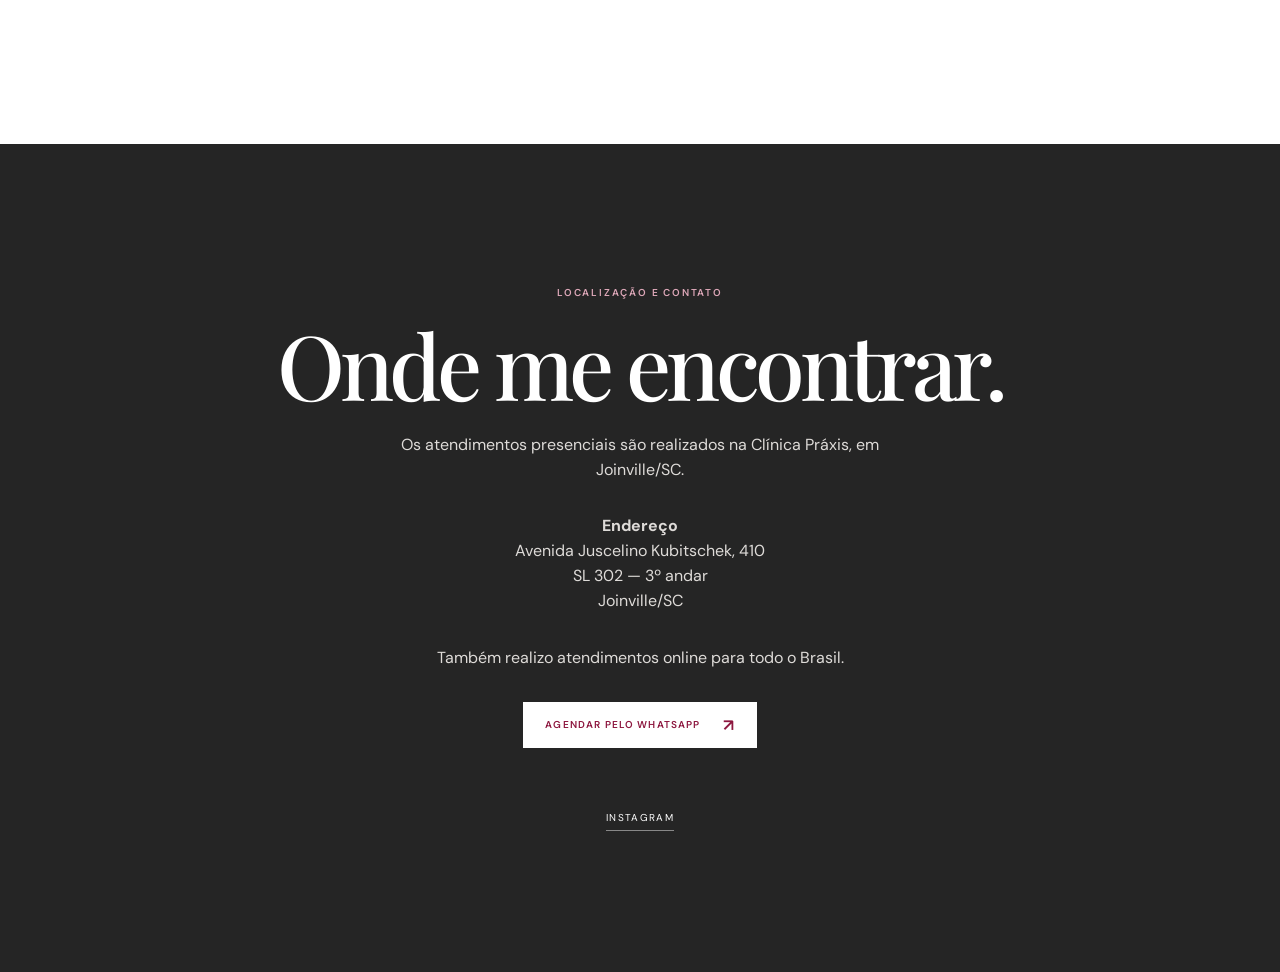
==== commit 0f70f099: "Add clinic location and contact section" ====
--- a/index.html
+++ b/index.html
@@ -1,4 +1,14 @@
-<!doctype html><html lang="pt-BR"><head>  <meta charset="utf-8">  <meta name="viewport" content="width=device-width, initial-scale=1">  <meta name="description" content="Janaína Figueiredo — Psicóloga, CRP 12/29973. Atendimento presencial em Joinville/SC e online para todo o Brasil.">  <title>JF Psicologia | Janaína Figueiredo</title>  <link rel="preconnect" href="https://fonts.googleapis.com">  <link rel="preconnect" href="https://fonts.gstatic.com" crossorigin>  <link href="https://fonts.googleapis.com/css2?family=DM+Sans:wght@400;500;600&family=Playfair+Display:opsz,wght@5..1200,500;5..1200,600&display=swap" rel="stylesheet">  <link rel="stylesheet" href="styles.css?v=20261102"></head><body>  <header class="site-header">    <a class="brand" href="#inicio" aria-label="JF Psicologia — início"><span>JF</span><b>Psicologia</b></a>    <p class="credential">Janaína Figueiredo <i></i> Psicóloga · CRP 12/29973</p>    <nav aria-label="Navegação principal"><a href="#inicio">Início</a><a href="#sobre">Sobre</a><a href="#atendimento">Atendimento</a><a href="#conteudos">Conteúdos</a><a href="#contato">Contato</a></nav>    <a class="button button-small" href="https://whatsa.me/5547992340466/?t=Ol%C3%A1,%20gostaria%20de%20saber%20mais%20informa%C3%A7%C3%B5es%20sobre%20os%20atendimentos." target="_blank" rel="noopener noreferrer">Agendar atendimento</a>  </header>  <main>    <section class="hero" id="inicio">      <div class="hero-copy">        <p class="eyebrow">Psicologia clínica</p>        <h1>Psicoterapia baseada em ciência, <em>com espaço para você.</em></h1>        <p class="lead">Atendimento psicológico presencial em Joinville/SC e online para todo o Brasil.</p>        <a class="button" href="https://whatsa.me/5547992340466/?t=Ol%C3%A1,%20gostaria%20de%20saber%20mais%20informa%C3%A7%C3%B5es%20sobre%20os%20atendimentos." target="_blank" rel="noopener noreferrer">Agendar atendimento <span>↗</span></a>      </div>      <div class="portrait portrait-hero"><img src="./foto%20janaina%20profissional.png?v=20260928" alt="Janaína Figueiredo, psicóloga"></div>      <aside class="hero-note">Escuta clínica<br>e atualização constante.</aside>    </section>    <section class="intro" id="sobre">      <div class="portrait portrait-about"><img src="./ae463d6f-d1f9-4eb5-91f7-fd9443cedf74.png?v=20260928-4" alt="Janaína Figueiredo, psicóloga"></div>      <div class="intro-copy"><p class="eyebrow">Sobre</p><h2>Prazer, Janaína.</h2><p>Meu trabalho parte da escuta cuidadosa e do entendimento de que cada pessoa vive experiências singulares. Na clínica, uno conhecimento científico, presença e atualização constante. Realizo atendimentos na Clínica Práxis, em Joinville/SC, integrando sua equipe de profissionais. Os atendimentos presenciais acontecem na Avenida Juscelino Kubitschek, 410, SL 302, 3º andar.</p><a class="text-link" href="trajetoria.html">Conheça minha trajetória <span>→</span></a></div>    </section>    <section class="care" id="atendimento">      <div class="section-heading"><p class="eyebrow">Atendimento</p><h2>Como posso ajudar?</h2><p class="care-subtitle">Atendimento psicológico para adultos e crianças/adolescentes — presencial e online.</p></div>      <div class="care-copy"><p>Ofereço atendimento psicoterapêutico com foco na busca do bem-estar, considerando você como protagonista da sua própria história. Meu trabalho é pautado no respeito à sua singularidade, subjetividade e contexto de vida.</p><p>Utilizo a <strong>Terapia Cognitivo-Comportamental (TCC)</strong> como base para compreender a relação entre pensamentos, emoções e comportamentos, e integro a <strong>Terapia do Esquema</strong> para identificar e trabalhar os esquemas mentais que se ativam em momentos desafiadores da sua vida.</p><p>Acredito na <strong>construção colaborativa</strong> do processo terapêutico: juntos(as), buscamos estratégias e ferramentas que promovam autoconhecimento e possibilitem compreender a relação <strong>eu-mundo</strong>, de acordo com suas trajetórias e contextos.</p><p>Meu compromisso é com uma prática ética, implicada nas condições sociais da comunidade e atenta às demandas contemporâneas.</p></div>      <div class="care-options"><div><p class="eyebrow">Atendo</p><h3>Para diferentes momentos da vida.</h3><ul><li>Adultos</li><li>Crianças e adolescentes (infanto-juvenil)</li></ul></div><div><p class="eyebrow">Modalidades</p><h3>Presencial ou online.</h3><ul><li>Presencial — Joinville/SC</li><li>Online — todo o Brasil e exterior</li></ul></div></div>    </section>    <section class="content" id="conteudos">      <div class="content-title"><div><p class="eyebrow">Instagram</p><h2>Conteúdos recentes.</h2></div><p>Reflexões e informações sobre saúde mental para acompanhar no seu tempo.</p><a class="text-link" href="https://www.instagram.com/psijanafigueiredo/" target="_blank" rel="noopener noreferrer">Ver no Instagram <span>↗</span></a></div>      <div class="instagram-posts">        <iframe class="instagram-post" src="https://www.instagram.com/p/Dc4dyXZEVp4/embed/" title="Post recente de @psijanafigueiredo no Instagram" loading="lazy"></iframe>        <iframe class="instagram-post" src="https://www.instagram.com/p/DaDsXPhxpjE/embed/" title="Post recente de @psijanafigueiredo no Instagram" loading="lazy"></iframe>        <iframe class="instagram-post" src="https://www.instagram.com/p/DXklyf0jYg-/embed/" title="Post recente de @psijanafigueiredo no Instagram" loading="lazy"></iframe>      </div>    </section>  </main></body></html>
+<!doctype html><html lang="pt-BR"><head>  <meta charset="utf-8">  <meta name="viewport" content="width=device-width, initial-scale=1">  <meta name="description" content="Janaína Figueiredo — Psicóloga, CRP 12/29973. Atendimento presencial em Joinville/SC e online para todo o Brasil.">  <title>JF Psicologia | Janaína Figueiredo</title>  <link rel="preconnect" href="https://fonts.googleapis.com">  <link rel="preconnect" href="https://fonts.gstatic.com" crossorigin>  <link href="https://fonts.googleapis.com/css2?family=DM+Sans:wght@400;500;600&family=Playfair+Display:opsz,wght@5..1200,500;5..1200,600&display=swap" rel="stylesheet">  <link rel="stylesheet" href="styles.css?v=20261102"></head><body>  <header class="site-header">    <a class="brand" href="#inicio" aria-label="JF Psicologia — início"><span>JF</span><b>Psicologia</b></a>    <p class="credential">Janaína Figueiredo <i></i> Psicóloga · CRP 12/29973</p>    <nav aria-label="Navegação principal"><a href="#inicio">Início</a><a href="#sobre">Sobre</a><a href="#atendimento">Atendimento</a><a href="#conteudos">Conteúdos</a><a href="#contato">Contato</a></nav>    <a class="button button-small" href="https://whatsa.me/5547992340466/?t=Ol%C3%A1,%20gostaria%20de%20saber%20mais%20informa%C3%A7%C3%B5es%20sobre%20os%20atendimentos." target="_blank" rel="noopener noreferrer">Agendar atendimento</a>  </header>  <main>    <section class="hero" id="inicio">      <div class="hero-copy">        <p class="eyebrow">Psicologia clínica</p>        <h1>Psicoterapia baseada em ciência, <em>com espaço para você.</em></h1>        <p class="lead">Atendimento psicológico presencial em Joinville/SC e online para todo o Brasil.</p>        <a class="button" href="https://whatsa.me/5547992340466/?t=Ol%C3%A1,%20gostaria%20de%20saber%20mais%20informa%C3%A7%C3%B5es%20sobre%20os%20atendimentos." target="_blank" rel="noopener noreferrer">Agendar atendimento <span>↗</span></a>      </div>      <div class="portrait portrait-hero"><img src="./foto%20janaina%20profissional.png?v=20260928" alt="Janaína Figueiredo, psicóloga"></div>      <aside class="hero-note">Escuta clínica<br>e atualização constante.</aside>    </section>    <section class="intro" id="sobre">      <div class="portrait portrait-about"><img src="./ae463d6f-d1f9-4eb5-91f7-fd9443cedf74.png?v=20260928-4" alt="Janaína Figueiredo, psicóloga"></div>      <div class="intro-copy"><p class="eyebrow">Sobre</p><h2>Prazer, Janaína.</h2><p>Meu trabalho parte da escuta cuidadosa e do entendimento de que cada pessoa vive experiências singulares. Na clínica, uno conhecimento científico, presença e atualização constante. Realizo atendimentos na Clínica Práxis, em Joinville/SC, integrando sua equipe de profissionais.</p><a class="text-link" href="trajetoria.html">Conheça minha trajetória <span>→</span></a></div>    </section>    <section class="care" id="atendimento">      <div class="section-heading"><p class="eyebrow">Atendimento</p><h2>Como posso ajudar?</h2><p class="care-subtitle">Atendimento psicológico para adultos e crianças/adolescentes — presencial e online.</p></div>      <div class="care-copy"><p>Ofereço atendimento psicoterapêutico com foco na busca do bem-estar, considerando você como protagonista da sua própria história. Meu trabalho é pautado no respeito à sua singularidade, subjetividade e contexto de vida.</p><p>Utilizo a <strong>Terapia Cognitivo-Comportamental (TCC)</strong> como base para compreender a relação entre pensamentos, emoções e comportamentos, e integro a <strong>Terapia do Esquema</strong> para identificar e trabalhar os esquemas mentais que se ativam em momentos desafiadores da sua vida.</p><p>Acredito na <strong>construção colaborativa</strong> do processo terapêutico: juntos(as), buscamos estratégias e ferramentas que promovam autoconhecimento e possibilitem compreender a relação <strong>eu-mundo</strong>, de acordo com suas trajetórias e contextos.</p><p>Meu compromisso é com uma prática ética, implicada nas condições sociais da comunidade e atenta às demandas contemporâneas.</p></div>      <div class="care-options"><div><p class="eyebrow">Atendo</p><h3>Para diferentes momentos da vida.</h3><ul><li>Adultos</li><li>Crianças e adolescentes (infanto-juvenil)</li></ul></div><div><p class="eyebrow">Modalidades</p><h3>Presencial ou online.</h3><ul><li>Presencial — Joinville/SC</li><li>Online — todo o Brasil e exterior</li></ul></div></div>    </section>    <section class="content" id="conteudos">      <div class="content-title"><div><p class="eyebrow">Instagram</p><h2>Conteúdos recentes.</h2></div><p>Reflexões e informações sobre saúde mental para acompanhar no seu tempo.</p><a class="text-link" href="https://www.instagram.com/psijanafigueiredo/" target="_blank" rel="noopener noreferrer">Ver no Instagram <span>↗</span></a></div>      <div class="instagram-posts">        <iframe class="instagram-post" src="https://www.instagram.com/p/Dc4dyXZEVp4/embed/" title="Post recente de @psijanafigueiredo no Instagram" loading="lazy"></iframe>        <iframe class="instagram-post" src="https://www.instagram.com/p/DaDsXPhxpjE/embed/" title="Post recente de @psijanafigueiredo no Instagram" loading="lazy"></iframe>        <iframe class="instagram-post" src="https://www.instagram.com/p/DXklyf0jYg-/embed/" title="Post recente de @psijanafigueiredo no Instagram" loading="lazy"></iframe>      </div>    </section>
+    <section class="contact" id="contato">
+      <p class="eyebrow">Localização e contato</p>
+      <h2>Onde me encontrar.</h2>
+      <p>Os atendimentos presenciais são realizados na Clínica Práxis, em Joinville/SC.</p>
+      <p><strong>Endereço</strong><br>Avenida Juscelino Kubitschek, 410<br>SL 302 — 3º andar<br>Joinville/SC</p>
+      <p>Também realizo atendimentos online para todo o Brasil.</p>
+      <a class="button button-light" href="https://whatsa.me/5547992340466/?t=Ol%C3%A1,%20gostaria%20de%20saber%20mais%20informa%C3%A7%C3%B5es%20sobre%20os%20atendimentos." target="_blank" rel="noopener noreferrer">Agendar pelo WhatsApp <span>↗</span></a>
+      <div class="contact-links"><a href="https://www.instagram.com/psijanafigueiredo/" target="_blank" rel="noopener noreferrer">Instagram</a></div>
+    </section>
+  </main></body></html>
 
 <script>
 (() => {
